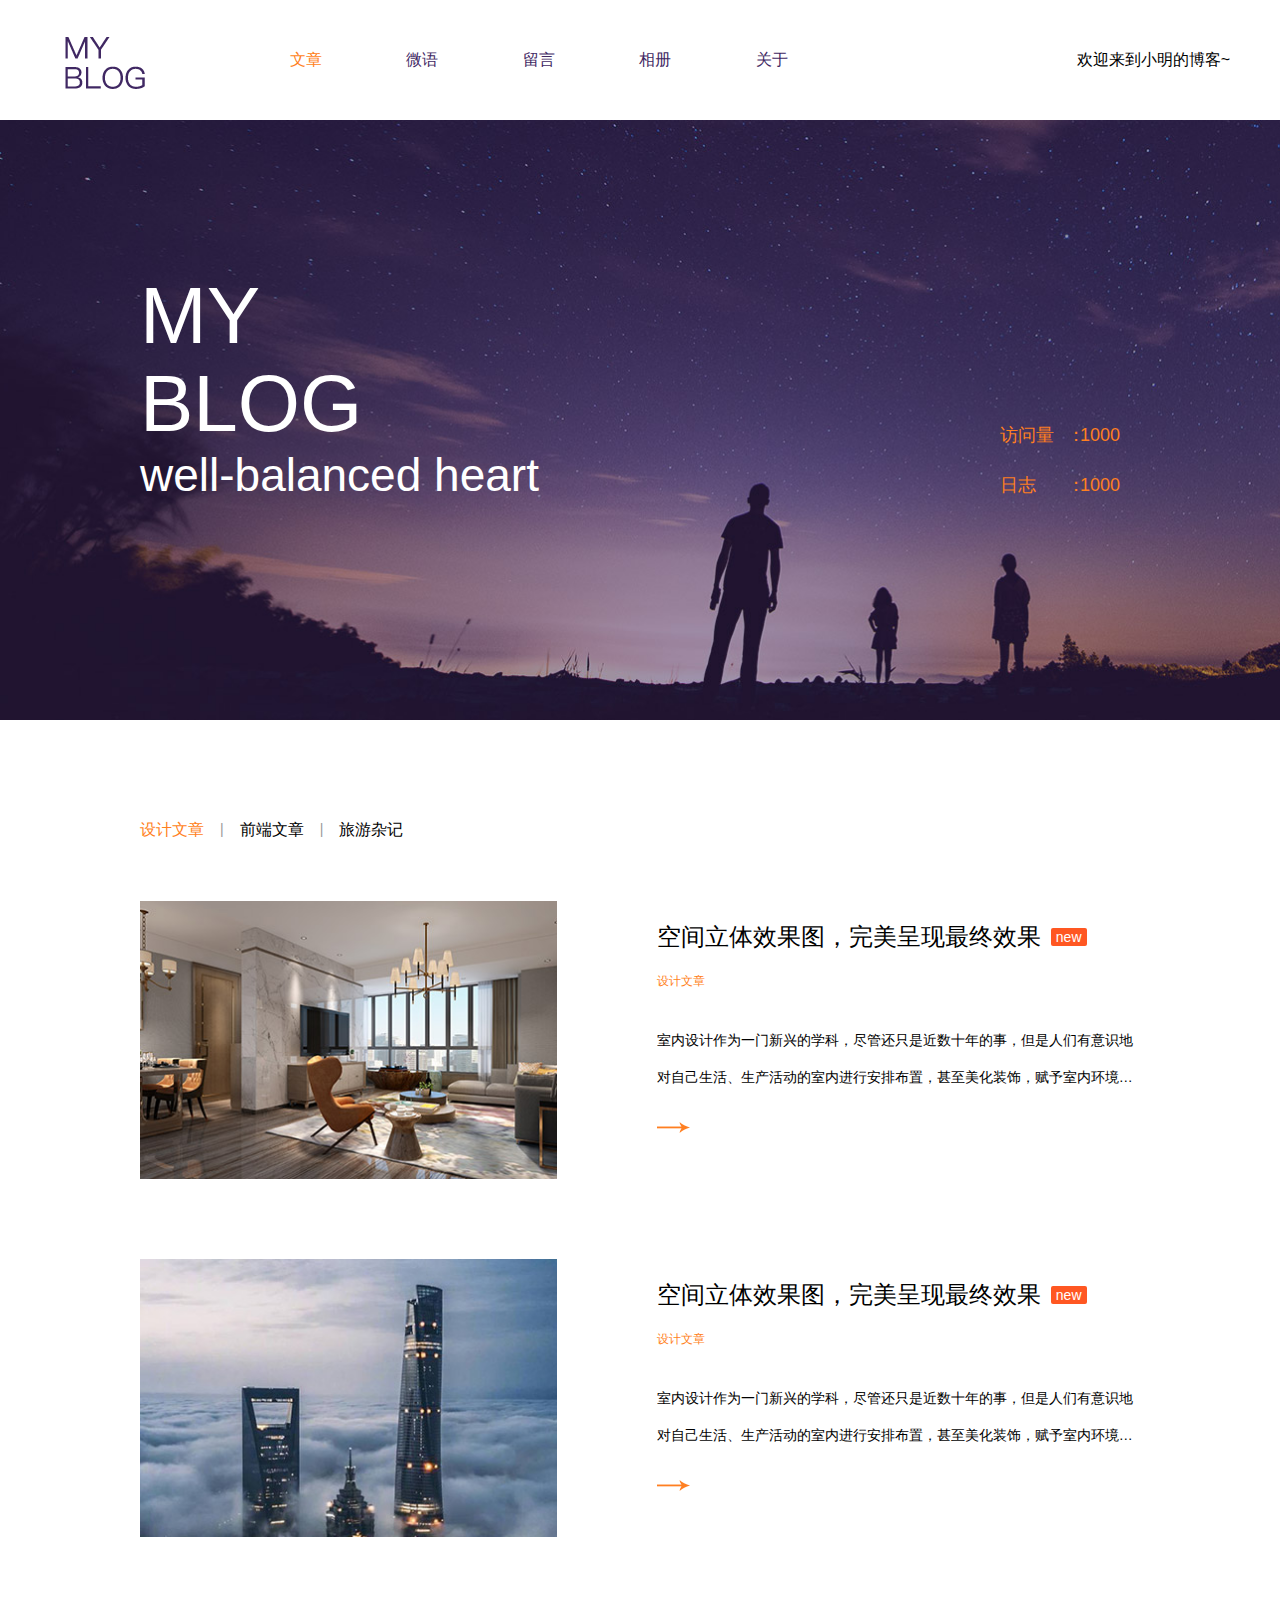
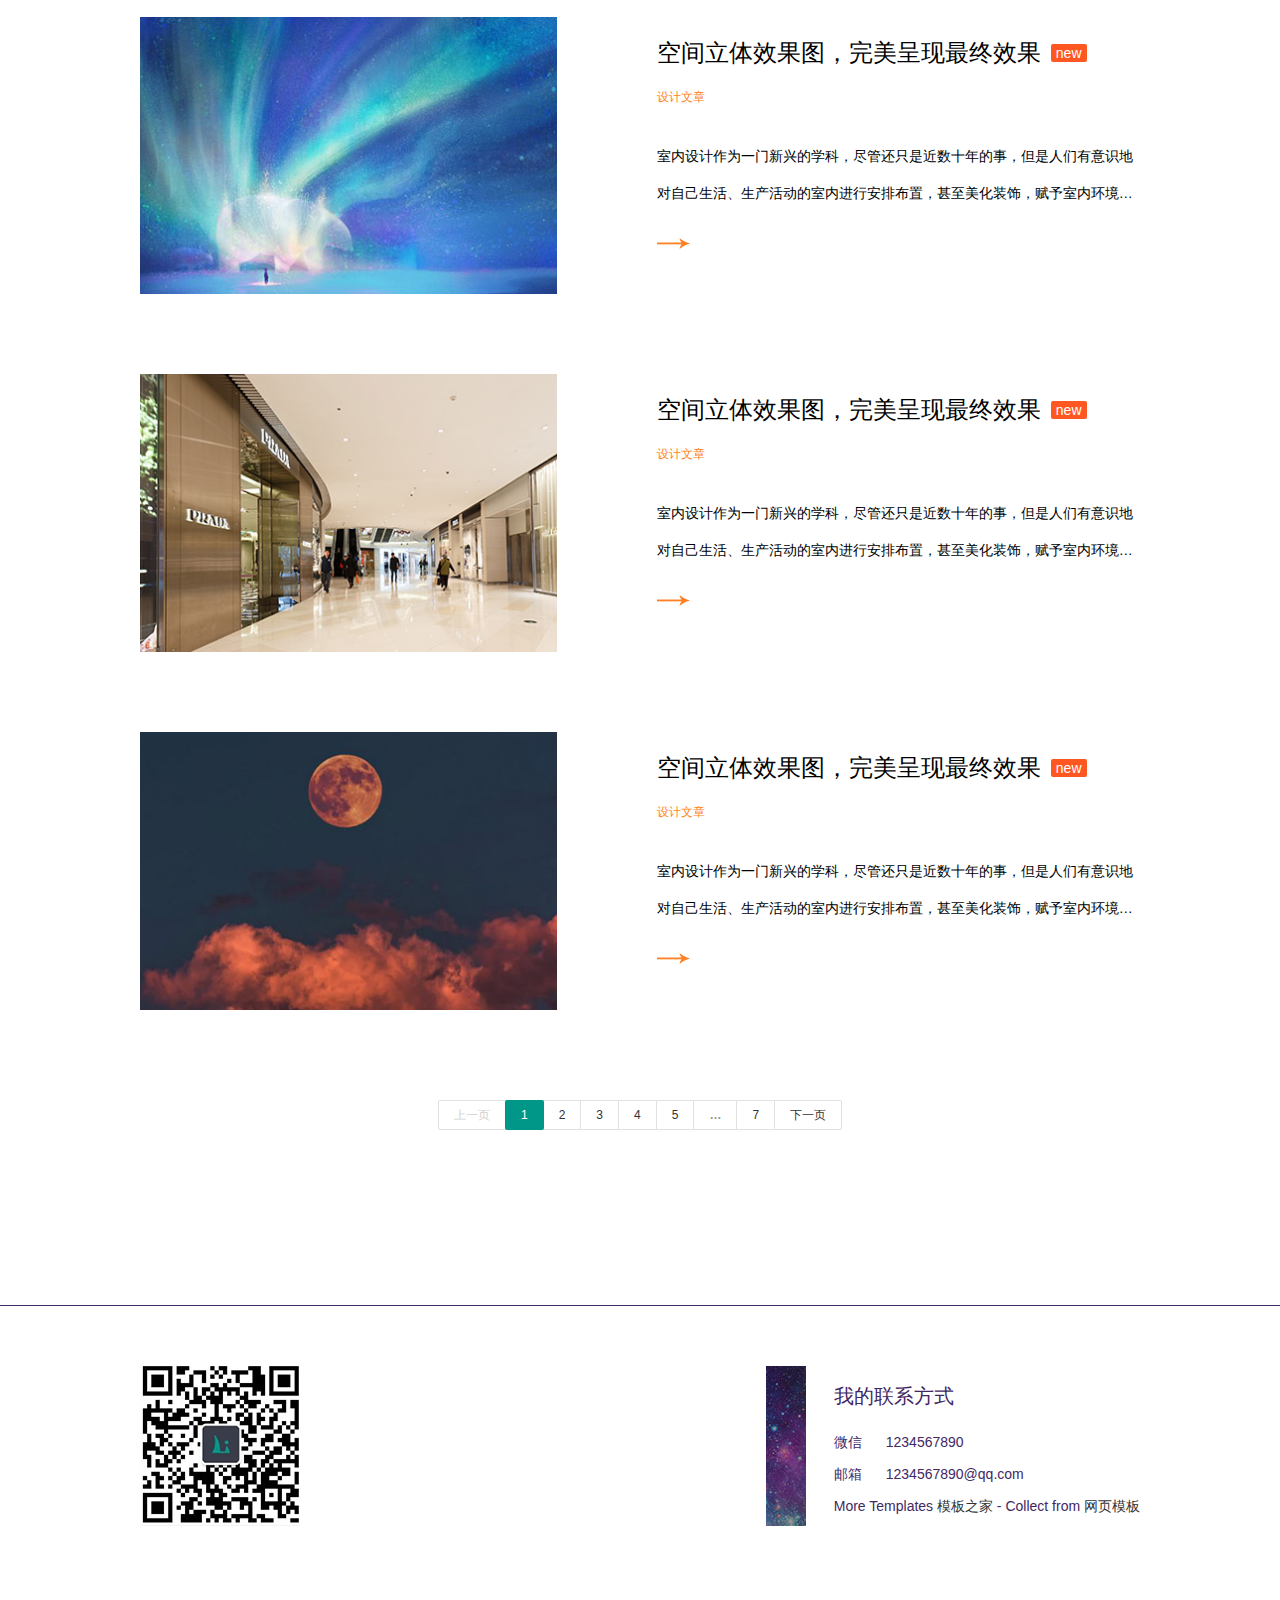
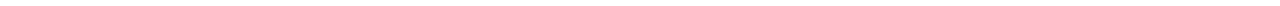
==== index.html @ f2fa58f0 "blog 升级优化" ====
<!DOCTYPE html>
<html lang="en">
<head>
  <meta charset="UTF-8">
  <meta name="viewport" content="width=device-width, initial-scale=1.0, minimum-scale=1.0, maximum-scale=1.0, user-scalable=0">
  <title>Document</title>
  <link rel="stylesheet" type="text/css" href="./res/layui/css/layui.css">
  <link rel="stylesheet" type="text/css" href="./res/css/main.css">
<!--加载meta IE兼容文件-->
<!--[if lt IE 9]>
<script src="https://oss.maxcdn.com/libs/html5shiv/3.7.0/html5shiv.js"></script>
<script src="https://oss.maxcdn.com/libs/respond.js/1.3.0/respond.min.js"></script>
<![endif]-->
</head>
<body>
  <div class="header">
    <div class="menu-btn">
      <div class="menu"></div>
    </div>
    <h1 class="logo">
      <a href="index.html">
        <span>MYBLOG</span>
        <img src="../res/img/logo.png">
      </a>
    </h1>
    <div class="nav">
      <a href="index.html" class="active">文章</a>
      <a href="whisper.html">微语</a>
      <a href="leacots.html">留言</a>
      <a href="album.html">相册</a>
      <a href="about.html">关于</a>
    </div>
    <ul class="layui-nav header-down-nav">
      <li class="layui-nav-item"><a href="index.html" class="active">文章</a></li>
      <li class="layui-nav-item"><a href="whisper.html">微语</a></li>
      <li class="layui-nav-item"><a href="leacots.html">留言</a></li>
      <li class="layui-nav-item"><a href="album.html">相册</a></li>
      <li class="layui-nav-item"><a href="about.html">关于</a></li>
    </ul>
    <p class="welcome-text">
      欢迎来到<span class="name">小明</span>的博客~
    </p>
  </div>

  <div class="banner">
    <div class="cont w1000">
      <div class="title">
        <h3>MY<br />BLOG</h3>
        <h4>well-balanced heart</h4>
      </div>
      <div class="amount">
        <p><span class="text">访问量</span><span class="access">1000</span></p>
        <p><span class="text">日志</span><span class="daily-record">1000</span></p>
      </div>
    </div>
  </div>
  <div class="tlinks">Collect from <a href="http://www.cssmoban.com/" >网页模板</a></div>
  <div class="content">
    <div class="cont w1000">
      <div class="title">
        <span class="layui-breadcrumb" lay-separator="|">
          <a href="javascript:;" class="active">设计文章</a>
          <a href="javascript:;">前端文章</a>
          <a href="javascript:;">旅游杂记</a>
        </span>
      </div>
      <div class="list-item">
        <div class="item">
          <div class="layui-fluid">
            <div class="layui-row">
              <div class="layui-col-xs12 layui-col-sm4 layui-col-md5">
                <div class="img"><img src="../res/img/sy_img1.jpg" alt=""></div>
              </div>
              <div class="layui-col-xs12 layui-col-sm8 layui-col-md7">
                <div class="item-cont">
                  <h3>空间立体效果图，完美呈现最终效果<button class="layui-btn layui-btn-danger new-icon">new</button></h3>
                  <h5>设计文章</h5>
                  <p>室内设计作为一门新兴的学科，尽管还只是近数十年的事，但是人们有意识地对自己生活、生产活动的室内进行安排布置，甚至美化装饰，赋予室内环境以所祈使的气氛，却早巳从人类文明伊始的时期就已存在</p>
                  <a href="details.html" class="go-icon"></a>
                </div>
            </div>
            </div>
           </div>
        </div>
        <div class="item">
          <div class="layui-fluid">
            <div class="layui-row">
              <div class="layui-col-xs12 layui-col-sm4 layui-col-md5">
                <div class="img"><img src="../res/img/sy_img2.jpg" alt=""></div>
              </div>
              <div class="layui-col-xs12 layui-col-sm8 layui-col-md7">
                <div class="item-cont">
                  <h3>空间立体效果图，完美呈现最终效果<button class="layui-btn layui-btn-danger new-icon">new</button></h3>
                  <h5>设计文章</h5>
                  <p>室内设计作为一门新兴的学科，尽管还只是近数十年的事，但是人们有意识地对自己生活、生产活动的室内进行安排布置，甚至美化装饰，赋予室内环境以所祈使的气氛，却早巳从人类文明伊始的时期就已存在</p>
                  <a href="details.html" class="go-icon"></a>
                </div>
            </div>
            </div>
           </div>
        </div>
        <div class="item">
          <div class="layui-fluid">
            <div class="layui-row">
              <div class="layui-col-xs12 layui-col-sm4 layui-col-md5">
                <div class="img"><img src="../res/img/sy_img3.jpg" alt=""></div>
              </div>
              <div class="layui-col-xs12 layui-col-sm8 layui-col-md7">
                <div class="item-cont">
                  <h3>空间立体效果图，完美呈现最终效果<button class="layui-btn layui-btn-danger new-icon">new</button></h3>
                  <h5>设计文章</h5>
                  <p>室内设计作为一门新兴的学科，尽管还只是近数十年的事，但是人们有意识地对自己生活、生产活动的室内进行安排布置，甚至美化装饰，赋予室内环境以所祈使的气氛，却早巳从人类文明伊始的时期就已存在</p>
                  <a href="details.html" class="go-icon"></a>
                </div>
            </div>
            </div>
           </div>
        </div>
        <div class="item">
          <div class="layui-fluid">
            <div class="layui-row">
              <div class="layui-col-xs12 layui-col-sm4 layui-col-md5">
                <div class="img"><img src="../res/img/sy_img4.jpg" alt=""></div>
              </div>
              <div class="layui-col-xs12 layui-col-sm8 layui-col-md7">
                <div class="item-cont">
                  <h3>空间立体效果图，完美呈现最终效果<button class="layui-btn layui-btn-danger new-icon">new</button></h3>
                  <h5>设计文章</h5>
                  <p>室内设计作为一门新兴的学科，尽管还只是近数十年的事，但是人们有意识地对自己生活、生产活动的室内进行安排布置，甚至美化装饰，赋予室内环境以所祈使的气氛，却早巳从人类文明伊始的时期就已存在</p>
                  <a href="details.html" class="go-icon"></a>
                </div>
            </div>
            </div>
           </div>
        </div>
        <div class="item">
          <div class="layui-fluid">
            <div class="layui-row">
              <div class="layui-col-xs12 layui-col-sm4 layui-col-md5">
                <div class="img"><img src="../res/img/sy_img5.jpg" alt=""></div>
              </div>
              <div class="layui-col-xs12 layui-col-sm8 layui-col-md7">
                <div class="item-cont">
                  <h3>空间立体效果图，完美呈现最终效果<button class="layui-btn layui-btn-danger new-icon">new</button></h3>
                  <h5>设计文章</h5>
                  <p>室内设计作为一门新兴的学科，尽管还只是近数十年的事，但是人们有意识地对自己生活、生产活动的室内进行安排布置，甚至美化装饰，赋予室内环境以所祈使的气氛，却早巳从人类文明伊始的时期就已存在</p>
                  <a href="details.html" class="go-icon"></a>
                </div>
            </div>
            </div>
           </div>
        </div>
      </div>
      <div id="demo" style="text-align: center;"></div>
    </div>
  </div>

  <div class="footer-wrap">
    <div class="footer w1000">
      <div class="qrcode">
        <img src="../res/img/erweima.jpg">
      </div>
      <div class="practice-mode">
        <img src="../res/img/down_img.jpg">
        <div class="text">
          <h4 class="title">我的联系方式</h4>
          <p>微信<span class="WeChat">1234567890</span></p>
          <p>邮箱<span class="email">1234567890@qq.com</span></p>
          <p>More Templates <a href="http://www.cssmoban.com/" target="_blank" title="模板之家">模板之家</a> - Collect from <a href="http://www.cssmoban.com/" title="网页模板" target="_blank">网页模板</a></p>
        </div>
      </div>
    </div>
  </div>
  <script type="text/javascript" src="../res/layui/layui.js"></script>
  <script type="text/javascript">
    layui.config({
      base: '../res/js/util/'
    }).use(['element','laypage','jquery','menu'],function(){
      element = layui.element,laypage = layui.laypage,$ = layui.$,menu = layui.menu;
      laypage.render({
        elem: 'demo'
        ,count: 70 //数据总数，从服务端得到
      });
      menu.init();
    })
  </script>
</body>
</html>
---- res/layui/css/layui.css ----
/** layui-v2.4.5 MIT License By https://www.layui.com */
 .layui-inline,img{display:inline-block;vertical-align:middle}h1,h2,h3,h4,h5,h6{font-weight:400}.layui-edge,.layui-header,.layui-inline,.layui-main{position:relative}.layui-elip,.layui-form-checkbox span,.layui-form-pane .layui-form-label{text-overflow:ellipsis;white-space:nowrap}.layui-btn,.layui-edge,.layui-inline,img{vertical-align:middle}.layui-btn,.layui-disabled,.layui-icon,.layui-unselect{-webkit-user-select:none;-ms-user-select:none;-moz-user-select:none}blockquote,body,button,dd,div,dl,dt,form,h1,h2,h3,h4,h5,h6,input,li,ol,p,pre,td,textarea,th,ul{margin:0;padding:0;-webkit-tap-highlight-color:rgba(0,0,0,0)}a:active,a:hover{outline:0}img{border:none}li{list-style:none}table{border-collapse:collapse;border-spacing:0}h4,h5,h6{font-size:100%}button,input,optgroup,option,select,textarea{font-family:inherit;font-size:inherit;font-style:inherit;font-weight:inherit;outline:0}pre{white-space:pre-wrap;white-space:-moz-pre-wrap;white-space:-pre-wrap;white-space:-o-pre-wrap;word-wrap:break-word}body{line-height:24px;font:14px Helvetica Neue,Helvetica,PingFang SC,Tahoma,Arial,sans-serif}hr{height:1px;margin:10px 0;border:0;clear:both}a{color:#333;text-decoration:none}a:hover{color:#777}a cite{font-style:normal;*cursor:pointer}.layui-border-box,.layui-border-box *{box-sizing:border-box}.layui-box,.layui-box *{box-sizing:content-box}.layui-clear{clear:both;*zoom:1}.layui-clear:after{content:'\20';clear:both;*zoom:1;display:block;height:0}.layui-inline{*display:inline;*zoom:1}.layui-edge{display:inline-block;width:0;height:0;border-width:6px;border-style:dashed;border-color:transparent;overflow:hidden}.layui-edge-top{top:-4px;border-bottom-color:#999;border-bottom-style:solid}.layui-edge-right{border-left-color:#999;border-left-style:solid}.layui-edge-bottom{top:2px;border-top-color:#999;border-top-style:solid}.layui-edge-left{border-right-color:#999;border-right-style:solid}.layui-elip{overflow:hidden}.layui-disabled,.layui-disabled:hover{color:#d2d2d2!important;cursor:not-allowed!important}.layui-circle{border-radius:100%}.layui-show{display:block!important}.layui-hide{display:none!important}@font-face{font-family:layui-icon;src:url(../font/iconfont.eot?v=240);src:url(../font/iconfont.eot?v=240#iefix) format('embedded-opentype'),url(../font/iconfont.svg?v=240#iconfont) format('svg'),url(../font/iconfont.woff?v=240) format('woff'),url(../font/iconfont.ttf?v=240) format('truetype')}.layui-icon{font-family:layui-icon!important;font-size:16px;font-style:normal;-webkit-font-smoothing:antialiased;-moz-osx-font-smoothing:grayscale}.layui-icon-reply-fill:before{content:"\e611"}.layui-icon-set-fill:before{content:"\e614"}.layui-icon-menu-fill:before{content:"\e60f"}.layui-icon-search:before{content:"\e615"}.layui-icon-share:before{content:"\e641"}.layui-icon-set-sm:before{content:"\e620"}.layui-icon-engine:before{content:"\e628"}.layui-icon-close:before{content:"\1006"}.layui-icon-close-fill:before{content:"\1007"}.layui-icon-chart-screen:before{content:"\e629"}.layui-icon-star:before{content:"\e600"}.layui-icon-circle-dot:before{content:"\e617"}.layui-icon-chat:before{content:"\e606"}.layui-icon-release:before{content:"\e609"}.layui-icon-list:before{content:"\e60a"}.layui-icon-chart:before{content:"\e62c"}.layui-icon-ok-circle:before{content:"\1005"}.layui-icon-layim-theme:before{content:"\e61b"}.layui-icon-table:before{content:"\e62d"}.layui-icon-right:before{content:"\e602"}.layui-icon-left:before{content:"\e603"}.layui-icon-cart-simple:before{content:"\e698"}.layui-icon-face-cry:before{content:"\e69c"}.layui-icon-face-smile:before{content:"\e6af"}.layui-icon-survey:before{content:"\e6b2"}.layui-icon-tree:before{content:"\e62e"}.layui-icon-upload-circle:before{content:"\e62f"}.layui-icon-add-circle:before{content:"\e61f"}.layui-icon-download-circle:before{content:"\e601"}.layui-icon-templeate-1:before{content:"\e630"}.layui-icon-util:before{content:"\e631"}.layui-icon-face-surprised:before{content:"\e664"}.layui-icon-edit:before{content:"\e642"}.layui-icon-speaker:before{content:"\e645"}.layui-icon-down:before{content:"\e61a"}.layui-icon-file:before{content:"\e621"}.layui-icon-layouts:before{content:"\e632"}.layui-icon-rate-half:before{content:"\e6c9"}.layui-icon-add-circle-fine:before{content:"\e608"}.layui-icon-prev-circle:before{content:"\e633"}.layui-icon-read:before{content:"\e705"}.layui-icon-404:before{content:"\e61c"}.layui-icon-carousel:before{content:"\e634"}.layui-icon-help:before{content:"\e607"}.layui-icon-code-circle:before{content:"\e635"}.layui-icon-water:before{content:"\e636"}.layui-icon-username:before{content:"\e66f"}.layui-icon-find-fill:before{content:"\e670"}.layui-icon-about:before{content:"\e60b"}.layui-icon-location:before{content:"\e715"}.layui-icon-up:before{content:"\e619"}.layui-icon-pause:before{content:"\e651"}.layui-icon-date:before{content:"\e637"}.layui-icon-layim-uploadfile:before{content:"\e61d"}.layui-icon-delete:before{content:"\e640"}.layui-icon-play:before{content:"\e652"}.layui-icon-top:before{content:"\e604"}.layui-icon-friends:before{content:"\e612"}.layui-icon-refresh-3:before{content:"\e9aa"}.layui-icon-ok:before{content:"\e605"}.layui-icon-layer:before{content:"\e638"}.layui-icon-face-smile-fine:before{content:"\e60c"}.layui-icon-dollar:before{content:"\e659"}.layui-icon-group:before{content:"\e613"}.layui-icon-layim-download:before{content:"\e61e"}.layui-icon-picture-fine:before{content:"\e60d"}.layui-icon-link:before{content:"\e64c"}.layui-icon-diamond:before{content:"\e735"}.layui-icon-log:before{content:"\e60e"}.layui-icon-rate-solid:before{content:"\e67a"}.layui-icon-fonts-del:before{content:"\e64f"}.layui-icon-unlink:before{content:"\e64d"}.layui-icon-fonts-clear:before{content:"\e639"}.layui-icon-triangle-r:before{content:"\e623"}.layui-icon-circle:before{content:"\e63f"}.layui-icon-radio:before{content:"\e643"}.layui-icon-align-center:before{content:"\e647"}.layui-icon-align-right:before{content:"\e648"}.layui-icon-align-left:before{content:"\e649"}.layui-icon-loading-1:before{content:"\e63e"}.layui-icon-return:before{content:"\e65c"}.layui-icon-fonts-strong:before{content:"\e62b"}.layui-icon-upload:before{content:"\e67c"}.layui-icon-dialogue:before{content:"\e63a"}.layui-icon-video:before{content:"\e6ed"}.layui-icon-headset:before{content:"\e6fc"}.layui-icon-cellphone-fine:before{content:"\e63b"}.layui-icon-add-1:before{content:"\e654"}.layui-icon-face-smile-b:before{content:"\e650"}.layui-icon-fonts-html:before{content:"\e64b"}.layui-icon-form:before{content:"\e63c"}.layui-icon-cart:before{content:"\e657"}.layui-icon-camera-fill:before{content:"\e65d"}.layui-icon-tabs:before{content:"\e62a"}.layui-icon-fonts-code:before{content:"\e64e"}.layui-icon-fire:before{content:"\e756"}.layui-icon-set:before{content:"\e716"}.layui-icon-fonts-u:before{content:"\e646"}.layui-icon-triangle-d:before{content:"\e625"}.layui-icon-tips:before{content:"\e702"}.layui-icon-picture:before{content:"\e64a"}.layui-icon-more-vertical:before{content:"\e671"}.layui-icon-flag:before{content:"\e66c"}.layui-icon-loading:before{content:"\e63d"}.layui-icon-fonts-i:before{content:"\e644"}.layui-icon-refresh-1:before{content:"\e666"}.layui-icon-rmb:before{content:"\e65e"}.layui-icon-home:before{content:"\e68e"}.layui-icon-user:before{content:"\e770"}.layui-icon-notice:before{content:"\e667"}.layui-icon-login-weibo:before{content:"\e675"}.layui-icon-voice:before{content:"\e688"}.layui-icon-upload-drag:before{content:"\e681"}.layui-icon-login-qq:before{content:"\e676"}.layui-icon-snowflake:before{content:"\e6b1"}.layui-icon-file-b:before{content:"\e655"}.layui-icon-template:before{content:"\e663"}.layui-icon-auz:before{content:"\e672"}.layui-icon-console:before{content:"\e665"}.layui-icon-app:before{content:"\e653"}.layui-icon-prev:before{content:"\e65a"}.layui-icon-website:before{content:"\e7ae"}.layui-icon-next:before{content:"\e65b"}.layui-icon-component:before{content:"\e857"}.layui-icon-more:before{content:"\e65f"}.layui-icon-login-wechat:before{content:"\e677"}.layui-icon-shrink-right:before{content:"\e668"}.layui-icon-spread-left:before{content:"\e66b"}.layui-icon-camera:before{content:"\e660"}.layui-icon-note:before{content:"\e66e"}.layui-icon-refresh:before{content:"\e669"}.layui-icon-female:before{content:"\e661"}.layui-icon-male:before{content:"\e662"}.layui-icon-password:before{content:"\e673"}.layui-icon-senior:before{content:"\e674"}.layui-icon-theme:before{content:"\e66a"}.layui-icon-tread:before{content:"\e6c5"}.layui-icon-praise:before{content:"\e6c6"}.layui-icon-star-fill:before{content:"\e658"}.layui-icon-rate:before{content:"\e67b"}.layui-icon-template-1:before{content:"\e656"}.layui-icon-vercode:before{content:"\e679"}.layui-icon-cellphone:before{content:"\e678"}.layui-icon-screen-full:before{content:"\e622"}.layui-icon-screen-restore:before{content:"\e758"}.layui-icon-cols:before{content:"\e610"}.layui-icon-export:before{content:"\e67d"}.layui-icon-print:before{content:"\e66d"}.layui-icon-slider:before{content:"\e714"}.layui-main{width:1140px;margin:0 auto}.layui-header{z-index:1000;height:60px}.layui-header a:hover{transition:all .5s;-webkit-transition:all .5s}.layui-side{position:fixed;left:0;top:0;bottom:0;z-index:999;width:200px;overflow-x:hidden}.layui-side-scroll{position:relative;width:220px;height:100%;overflow-x:hidden}.layui-body{position:absolute;left:200px;right:0;top:0;bottom:0;z-index:998;width:auto;overflow:hidden;overflow-y:auto;box-sizing:border-box}.layui-layout-body{overflow:hidden}.layui-layout-admin .layui-header{background-color:#23262E}.layui-layout-admin .layui-side{top:60px;width:200px;overflow-x:hidden}.layui-layout-admin .layui-body{top:60px;bottom:44px}.layui-layout-admin .layui-main{width:auto;margin:0 15px}.layui-layout-admin .layui-footer{position:fixed;left:200px;right:0;bottom:0;height:44px;line-height:44px;padding:0 15px;background-color:#eee}.layui-layout-admin .layui-logo{position:absolute;left:0;top:0;width:200px;height:100%;line-height:60px;text-align:center;color:#009688;font-size:16px}.layui-layout-admin .layui-header .layui-nav{background:0 0}.layui-layout-left{position:absolute!important;left:200px;top:0}.layui-layout-right{position:absolute!important;right:0;top:0}.layui-container{position:relative;margin:0 auto;padding:0 15px;box-sizing:border-box}.layui-fluid{position:relative;margin:0 auto;padding:0 15px}.layui-row:after,.layui-row:before{content:'';display:block;clear:both}.layui-col-lg1,.layui-col-lg10,.layui-col-lg11,.layui-col-lg12,.layui-col-lg2,.layui-col-lg3,.layui-col-lg4,.layui-col-lg5,.layui-col-lg6,.layui-col-lg7,.layui-col-lg8,.layui-col-lg9,.layui-col-md1,.layui-col-md10,.layui-col-md11,.layui-col-md12,.layui-col-md2,.layui-col-md3,.layui-col-md4,.layui-col-md5,.layui-col-md6,.layui-col-md7,.layui-col-md8,.layui-col-md9,.layui-col-sm1,.layui-col-sm10,.layui-col-sm11,.layui-col-sm12,.layui-col-sm2,.layui-col-sm3,.layui-col-sm4,.layui-col-sm5,.layui-col-sm6,.layui-col-sm7,.layui-col-sm8,.layui-col-sm9,.layui-col-xs1,.layui-col-xs10,.layui-col-xs11,.layui-col-xs12,.layui-col-xs2,.layui-col-xs3,.layui-col-xs4,.layui-col-xs5,.layui-col-xs6,.layui-col-xs7,.layui-col-xs8,.layui-col-xs9{position:relative;display:block;box-sizing:border-box}.layui-col-xs1,.layui-col-xs10,.layui-col-xs11,.layui-col-xs12,.layui-col-xs2,.layui-col-xs3,.layui-col-xs4,.layui-col-xs5,.layui-col-xs6,.layui-col-xs7,.layui-col-xs8,.layui-col-xs9{float:left}.layui-col-xs1{width:8.33333333%}.layui-col-xs2{width:16.66666667%}.layui-col-xs3{width:25%}.layui-col-xs4{width:33.33333333%}.layui-col-xs5{width:41.66666667%}.layui-col-xs6{width:50%}.layui-col-xs7{width:58.33333333%}.layui-col-xs8{width:66.66666667%}.layui-col-xs9{width:75%}.layui-col-xs10{width:83.33333333%}.layui-col-xs11{width:91.66666667%}.layui-col-xs12{width:100%}.layui-col-xs-offset1{margin-left:8.33333333%}.layui-col-xs-offset2{margin-left:16.66666667%}.layui-col-xs-offset3{margin-left:25%}.layui-col-xs-offset4{margin-left:33.33333333%}.layui-col-xs-offset5{margin-left:41.66666667%}.layui-col-xs-offset6{margin-left:50%}.layui-col-xs-offset7{margin-left:58.33333333%}.layui-col-xs-offset8{margin-left:66.66666667%}.layui-col-xs-offset9{margin-left:75%}.layui-col-xs-offset10{margin-left:83.33333333%}.layui-col-xs-offset11{margin-left:91.66666667%}.layui-col-xs-offset12{margin-left:100%}@media screen and (max-width:768px){.layui-hide-xs{display:none!important}.layui-show-xs-block{display:block!important}.layui-show-xs-inline{display:inline!important}.layui-show-xs-inline-block{display:inline-block!important}}@media screen and (min-width:768px){.layui-container{width:750px}.layui-hide-sm{display:none!important}.layui-show-sm-block{display:block!important}.layui-show-sm-inline{display:inline!important}.layui-show-sm-inline-block{display:inline-block!important}.layui-col-sm1,.layui-col-sm10,.layui-col-sm11,.layui-col-sm12,.layui-col-sm2,.layui-col-sm3,.layui-col-sm4,.layui-col-sm5,.layui-col-sm6,.layui-col-sm7,.layui-col-sm8,.layui-col-sm9{float:left}.layui-col-sm1{width:8.33333333%}.layui-col-sm2{width:16.66666667%}.layui-col-sm3{width:25%}.layui-col-sm4{width:33.33333333%}.layui-col-sm5{width:41.66666667%}.layui-col-sm6{width:50%}.layui-col-sm7{width:58.33333333%}.layui-col-sm8{width:66.66666667%}.layui-col-sm9{width:75%}.layui-col-sm10{width:83.33333333%}.layui-col-sm11{width:91.66666667%}.layui-col-sm12{width:100%}.layui-col-sm-offset1{margin-left:8.33333333%}.layui-col-sm-offset2{margin-left:16.66666667%}.layui-col-sm-offset3{margin-left:25%}.layui-col-sm-offset4{margin-left:33.33333333%}.layui-col-sm-offset5{margin-left:41.66666667%}.layui-col-sm-offset6{margin-left:50%}.layui-col-sm-offset7{margin-left:58.33333333%}.layui-col-sm-offset8{margin-left:66.66666667%}.layui-col-sm-offset9{margin-left:75%}.layui-col-sm-offset10{margin-left:83.33333333%}.layui-col-sm-offset11{margin-left:91.66666667%}.layui-col-sm-offset12{margin-left:100%}}@media screen and (min-width:992px){.layui-container{width:970px}.layui-hide-md{display:none!important}.layui-show-md-block{display:block!important}.layui-show-md-inline{display:inline!important}.layui-show-md-inline-block{display:inline-block!important}.layui-col-md1,.layui-col-md10,.layui-col-md11,.layui-col-md12,.layui-col-md2,.layui-col-md3,.layui-col-md4,.layui-col-md5,.layui-col-md6,.layui-col-md7,.layui-col-md8,.layui-col-md9{float:left}.layui-col-md1{width:8.33333333%}.layui-col-md2{width:16.66666667%}.layui-col-md3{width:25%}.layui-col-md4{width:33.33333333%}.layui-col-md5{width:41.66666667%}.layui-col-md6{width:50%}.layui-col-md7{width:58.33333333%}.layui-col-md8{width:66.66666667%}.layui-col-md9{width:75%}.layui-col-md10{width:83.33333333%}.layui-col-md11{width:91.66666667%}.layui-col-md12{width:100%}.layui-col-md-offset1{margin-left:8.33333333%}.layui-col-md-offset2{margin-left:16.66666667%}.layui-col-md-offset3{margin-left:25%}.layui-col-md-offset4{margin-left:33.33333333%}.layui-col-md-offset5{margin-left:41.66666667%}.layui-col-md-offset6{margin-left:50%}.layui-col-md-offset7{margin-left:58.33333333%}.layui-col-md-offset8{margin-left:66.66666667%}.layui-col-md-offset9{margin-left:75%}.layui-col-md-offset10{margin-left:83.33333333%}.layui-col-md-offset11{margin-left:91.66666667%}.layui-col-md-offset12{margin-left:100%}}@media screen and (min-width:1200px){.layui-container{width:1170px}.layui-hide-lg{display:none!important}.layui-show-lg-block{display:block!important}.layui-show-lg-inline{display:inline!important}.layui-show-lg-inline-block{display:inline-block!important}.layui-col-lg1,.layui-col-lg10,.layui-col-lg11,.layui-col-lg12,.layui-col-lg2,.layui-col-lg3,.layui-col-lg4,.layui-col-lg5,.layui-col-lg6,.layui-col-lg7,.layui-col-lg8,.layui-col-lg9{float:left}.layui-col-lg1{width:8.33333333%}.layui-col-lg2{width:16.66666667%}.layui-col-lg3{width:25%}.layui-col-lg4{width:33.33333333%}.layui-col-lg5{width:41.66666667%}.layui-col-lg6{width:50%}.layui-col-lg7{width:58.33333333%}.layui-col-lg8{width:66.66666667%}.layui-col-lg9{width:75%}.layui-col-lg10{width:83.33333333%}.layui-col-lg11{width:91.66666667%}.layui-col-lg12{width:100%}.layui-col-lg-offset1{margin-left:8.33333333%}.layui-col-lg-offset2{margin-left:16.66666667%}.layui-col-lg-offset3{margin-left:25%}.layui-col-lg-offset4{margin-left:33.33333333%}.layui-col-lg-offset5{margin-left:41.66666667%}.layui-col-lg-offset6{margin-left:50%}.layui-col-lg-offset7{margin-left:58.33333333%}.layui-col-lg-offset8{margin-left:66.66666667%}.layui-col-lg-offset9{margin-left:75%}.layui-col-lg-offset10{margin-left:83.33333333%}.layui-col-lg-offset11{margin-left:91.66666667%}.layui-col-lg-offset12{margin-left:100%}}.layui-col-space1{margin:-.5px}.layui-col-space1>*{padding:.5px}.layui-col-space3{margin:-1.5px}.layui-col-space3>*{padding:1.5px}.layui-col-space5{margin:-2.5px}.layui-col-space5>*{padding:2.5px}.layui-col-space8{margin:-3.5px}.layui-col-space8>*{padding:3.5px}.layui-col-space10{margin:-5px}.layui-col-space10>*{padding:5px}.layui-col-space12{margin:-6px}.layui-col-space12>*{padding:6px}.layui-col-space15{margin:-7.5px}.layui-col-space15>*{padding:7.5px}.layui-col-space18{margin:-9px}.layui-col-space18>*{padding:9px}.layui-col-space20{margin:-10px}.layui-col-space20>*{padding:10px}.layui-col-space22{margin:-11px}.layui-col-space22>*{padding:11px}.layui-col-space25{margin:-12.5px}.layui-col-space25>*{padding:12.5px}.layui-col-space30{margin:-15px}.layui-col-space30>*{padding:15px}.layui-btn,.layui-input,.layui-select,.layui-textarea,.layui-upload-button{outline:0;-webkit-appearance:none;transition:all .3s;-webkit-transition:all .3s;box-sizing:border-box}.layui-elem-quote{margin-bottom:10px;padding:15px;line-height:22px;border-left:5px solid #009688;border-radius:0 2px 2px 0;background-color:#f2f2f2}.layui-quote-nm{border-style:solid;border-width:1px 1px 1px 5px;background:0 0}.layui-elem-field{margin-bottom:10px;padding:0;border-width:1px;border-style:solid}.layui-elem-field legend{margin-left:20px;padding:0 10px;font-size:20px;font-weight:300}.layui-field-title{margin:10px 0 20px;border-width:1px 0 0}.layui-field-box{padding:10px 15px}.layui-field-title .layui-field-box{padding:10px 0}.layui-progress{position:relative;height:6px;border-radius:20px;background-color:#e2e2e2}.layui-progress-bar{position:absolute;left:0;top:0;width:0;max-width:100%;height:6px;border-radius:20px;text-align:right;background-color:#5FB878;transition:all .3s;-webkit-transition:all .3s}.layui-progress-big,.layui-progress-big .layui-progress-bar{height:18px;line-height:18px}.layui-progress-text{position:relative;top:-20px;line-height:18px;font-size:12px;color:#666}.layui-progress-big .layui-progress-text{position:static;padding:0 10px;color:#fff}.layui-collapse{border-width:1px;border-style:solid;border-radius:2px}.layui-colla-content,.layui-colla-item{border-top-width:1px;border-top-style:solid}.layui-colla-item:first-child{border-top:none}.layui-colla-title{position:relative;height:42px;line-height:42px;padding:0 15px 0 35px;color:#333;background-color:#f2f2f2;cursor:pointer;font-size:14px;overflow:hidden}.layui-colla-content{display:none;padding:10px 15px;line-height:22px;color:#666}.layui-colla-icon{position:absolute;left:15px;top:0;font-size:14px}.layui-card{margin-bottom:15px;border-radius:2px;background-color:#fff;box-shadow:0 1px 2px 0 rgba(0,0,0,.05)}.layui-card:last-child{margin-bottom:0}.layui-card-header{position:relative;height:42px;line-height:42px;padding:0 15px;border-bottom:1px solid #f6f6f6;color:#333;border-radius:2px 2px 0 0;font-size:14px}.layui-bg-black,.layui-bg-blue,.layui-bg-cyan,.layui-bg-green,.layui-bg-orange,.layui-bg-red{color:#fff!important}.layui-card-body{position:relative;padding:10px 15px;line-height:24px}.layui-card-body[pad15]{padding:15px}.layui-card-body[pad20]{padding:20px}.layui-card-body .layui-table{margin:5px 0}.layui-card .layui-tab{margin:0}.layui-panel-window{position:relative;padding:15px;border-radius:0;border-top:5px solid #E6E6E6;background-color:#fff}.layui-auxiliar-moving{position:fixed;left:0;right:0;top:0;bottom:0;width:100%;height:100%;background:0 0;z-index:9999999999}.layui-form-label,.layui-form-mid,.layui-form-select,.layui-input-block,.layui-input-inline,.layui-textarea{position:relative}.layui-bg-red{background-color:#FF5722!important}.layui-bg-orange{background-color:#FFB800!important}.layui-bg-green{background-color:#009688!important}.layui-bg-cyan{background-color:#2F4056!important}.layui-bg-blue{background-color:#1E9FFF!important}.layui-bg-black{background-color:#393D49!important}.layui-bg-gray{background-color:#eee!important;color:#666!important}.layui-badge-rim,.layui-colla-content,.layui-colla-item,.layui-collapse,.layui-elem-field,.layui-form-pane .layui-form-item[pane],.layui-form-pane .layui-form-label,.layui-input,.layui-layedit,.layui-layedit-tool,.layui-quote-nm,.layui-select,.layui-tab-bar,.layui-tab-card,.layui-tab-title,.layui-tab-title .layui-this:after,.layui-textarea{border-color:#e6e6e6}.layui-timeline-item:before,hr{background-color:#e6e6e6}.layui-text{line-height:22px;font-size:14px;color:#666}.layui-text h1,.layui-text h2,.layui-text h3{font-weight:500;color:#333}.layui-text h1{font-size:30px}.layui-text h2{font-size:24px}.layui-text h3{font-size:18px}.layui-text a:not(.layui-btn){color:#01AAED}.layui-text a:not(.layui-btn):hover{text-decoration:underline}.layui-text ul{padding:5px 0 5px 15px}.layui-text ul li{margin-top:5px;list-style-type:disc}.layui-text em,.layui-word-aux{color:#999!important;padding:0 5px!important}.layui-btn{display:inline-block;height:38px;line-height:38px;padding:0 18px;background-color:#009688;color:#fff;white-space:nowrap;text-align:center;font-size:14px;border:none;border-radius:2px;cursor:pointer}.layui-btn:hover{opacity:.8;filter:alpha(opacity=80);color:#fff}.layui-btn:active{opacity:1;filter:alpha(opacity=100)}.layui-btn+.layui-btn{margin-left:10px}.layui-btn-container{font-size:0}.layui-btn-container .layui-btn{margin-right:10px;margin-bottom:10px}.layui-btn-container .layui-btn+.layui-btn{margin-left:0}.layui-table .layui-btn-container .layui-btn{margin-bottom:9px}.layui-btn-radius{border-radius:100px}.layui-btn .layui-icon{margin-right:3px;font-size:18px;vertical-align:bottom;vertical-align:middle\9}.layui-btn-primary{border:1px solid #C9C9C9;background-color:#fff;color:#555}.layui-btn-primary:hover{border-color:#009688;color:#333}.layui-btn-normal{background-color:#1E9FFF}.layui-btn-warm{background-color:#FFB800}.layui-btn-danger{background-color:#FF5722}.layui-btn-disabled,.layui-btn-disabled:active,.layui-btn-disabled:hover{border:1px solid #e6e6e6;background-color:#FBFBFB;color:#C9C9C9;cursor:not-allowed;opacity:1}.layui-btn-lg{height:44px;line-height:44px;padding:0 25px;font-size:16px}.layui-btn-sm{height:30px;line-height:30px;padding:0 10px;font-size:12px}.layui-btn-sm i{font-size:16px!important}.layui-btn-xs{height:22px;line-height:22px;padding:0 5px;font-size:12px}.layui-btn-xs i{font-size:14px!important}.layui-btn-group{display:inline-block;vertical-align:middle;font-size:0}.layui-btn-group .layui-btn{margin-left:0!important;margin-right:0!important;border-left:1px solid rgba(255,255,255,.5);border-radius:0}.layui-btn-group .layui-btn-primary{border-left:none}.layui-btn-group .layui-btn-primary:hover{border-color:#C9C9C9;color:#009688}.layui-btn-group .layui-btn:first-child{border-left:none;border-radius:2px 0 0 2px}.layui-btn-group .layui-btn-primary:first-child{border-left:1px solid #c9c9c9}.layui-btn-group .layui-btn:last-child{border-radius:0 2px 2px 0}.layui-btn-group .layui-btn+.layui-btn{margin-left:0}.layui-btn-group+.layui-btn-group{margin-left:10px}.layui-btn-fluid{width:100%}.layui-input,.layui-select,.layui-textarea{height:38px;line-height:1.3;line-height:38px\9;border-width:1px;border-style:solid;background-color:#fff;border-radius:2px}.layui-input::-webkit-input-placeholder,.layui-select::-webkit-input-placeholder,.layui-textarea::-webkit-input-placeholder{line-height:1.3}.layui-input,.layui-textarea{display:block;width:100%;padding-left:10px}.layui-input:hover,.layui-textarea:hover{border-color:#D2D2D2!important}.layui-input:focus,.layui-textarea:focus{border-color:#C9C9C9!important}.layui-textarea{min-height:100px;height:auto;line-height:20px;padding:6px 10px;resize:vertical}.layui-select{padding:0 10px}.layui-form input[type=checkbox],.layui-form input[type=radio],.layui-form select{display:none}.layui-form [lay-ignore]{display:initial}.layui-form-item{margin-bottom:15px;clear:both;*zoom:1}.layui-form-item:after{content:'\20';clear:both;*zoom:1;display:block;height:0}.layui-form-label{float:left;display:block;padding:9px 15px;width:80px;font-weight:400;line-height:20px;text-align:right}.layui-form-label-col{display:block;float:none;padding:9px 0;line-height:20px;text-align:left}.layui-form-item .layui-inline{margin-bottom:5px;margin-right:10px}.layui-input-block{margin-left:110px;min-height:36px}.layui-input-inline{display:inline-block;vertical-align:middle}.layui-form-item .layui-input-inline{float:left;width:190px;margin-right:10px}.layui-form-text .layui-input-inline{width:auto}.layui-form-mid{float:left;display:block;padding:9px 0!important;line-height:20px;margin-right:10px}.layui-form-danger+.layui-form-select .layui-input,.layui-form-danger:focus{border-color:#FF5722!important}.layui-form-select .layui-input{padding-right:30px;cursor:pointer}.layui-form-select .layui-edge{position:absolute;right:10px;top:50%;margin-top:-3px;cursor:pointer;border-width:6px;border-top-color:#c2c2c2;border-top-style:solid;transition:all .3s;-webkit-transition:all .3s}.layui-form-select dl{display:none;position:absolute;left:0;top:42px;padding:5px 0;z-index:899;min-width:100%;border:1px solid #d2d2d2;max-height:300px;overflow-y:auto;background-color:#fff;border-radius:2px;box-shadow:0 2px 4px rgba(0,0,0,.12);box-sizing:border-box}.layui-form-select dl dd,.layui-form-select dl dt{padding:0 10px;line-height:36px;white-space:nowrap;overflow:hidden;text-overflow:ellipsis}.layui-form-select dl dt{font-size:12px;color:#999}.layui-form-select dl dd{cursor:pointer}.layui-form-select dl dd:hover{background-color:#f2f2f2;-webkit-transition:.5s all;transition:.5s all}.layui-form-select .layui-select-group dd{padding-left:20px}.layui-form-select dl dd.layui-select-tips{padding-left:10px!important;color:#999}.layui-form-select dl dd.layui-this{background-color:#5FB878;color:#fff}.layui-form-checkbox,.layui-form-select dl dd.layui-disabled{background-color:#fff}.layui-form-selected dl{display:block}.layui-form-checkbox,.layui-form-checkbox *,.layui-form-switch{display:inline-block;vertical-align:middle}.layui-form-selected .layui-edge{margin-top:-9px;-webkit-transform:rotate(180deg);transform:rotate(180deg);margin-top:-3px\9}:root .layui-form-selected .layui-edge{margin-top:-9px\0/IE9}.layui-form-selectup dl{top:auto;bottom:42px}.layui-select-none{margin:5px 0;text-align:center;color:#999}.layui-select-disabled .layui-disabled{border-color:#eee!important}.layui-select-disabled .layui-edge{border-top-color:#d2d2d2}.layui-form-checkbox{position:relative;height:30px;line-height:30px;margin-right:10px;padding-right:30px;cursor:pointer;font-size:0;-webkit-transition:.1s linear;transition:.1s linear;box-sizing:border-box}.layui-form-checkbox span{padding:0 10px;height:100%;font-size:14px;border-radius:2px 0 0 2px;background-color:#d2d2d2;color:#fff;overflow:hidden}.layui-form-checkbox:hover span{background-color:#c2c2c2}.layui-form-checkbox i{position:absolute;right:0;top:0;width:30px;height:28px;border:1px solid #d2d2d2;border-left:none;border-radius:0 2px 2px 0;color:#fff;font-size:20px;text-align:center}.layui-form-checkbox:hover i{border-color:#c2c2c2;color:#c2c2c2}.layui-form-checked,.layui-form-checked:hover{border-color:#5FB878}.layui-form-checked span,.layui-form-checked:hover span{background-color:#5FB878}.layui-form-checked i,.layui-form-checked:hover i{color:#5FB878}.layui-form-item .layui-form-checkbox{margin-top:4px}.layui-form-checkbox[lay-skin=primary]{height:auto!important;line-height:normal!important;min-width:18px;min-height:18px;border:none!important;margin-right:0;padding-left:28px;padding-right:0;background:0 0}.layui-form-checkbox[lay-skin=primary] span{padding-left:0;padding-right:15px;line-height:18px;background:0 0;color:#666}.layui-form-checkbox[lay-skin=primary] i{right:auto;left:0;width:16px;height:16px;line-height:16px;border:1px solid #d2d2d2;font-size:12px;border-radius:2px;background-color:#fff;-webkit-transition:.1s linear;transition:.1s linear}.layui-form-checkbox[lay-skin=primary]:hover i{border-color:#5FB878;color:#fff}.layui-form-checked[lay-skin=primary] i{border-color:#5FB878;background-color:#5FB878;color:#fff}.layui-checkbox-disbaled[lay-skin=primary] span{background:0 0!important;color:#c2c2c2}.layui-checkbox-disbaled[lay-skin=primary]:hover i{border-color:#d2d2d2}.layui-form-item .layui-form-checkbox[lay-skin=primary]{margin-top:10px}.layui-form-switch{position:relative;height:22px;line-height:22px;min-width:35px;padding:0 5px;margin-top:8px;border:1px solid #d2d2d2;border-radius:20px;cursor:pointer;background-color:#fff;-webkit-transition:.1s linear;transition:.1s linear}.layui-form-switch i{position:absolute;left:5px;top:3px;width:16px;height:16px;border-radius:20px;background-color:#d2d2d2;-webkit-transition:.1s linear;transition:.1s linear}.layui-form-switch em{position:relative;top:0;width:25px;margin-left:21px;padding:0!important;text-align:center!important;color:#999!important;font-style:normal!important;font-size:12px}.layui-form-onswitch{border-color:#5FB878;background-color:#5FB878}.layui-checkbox-disbaled,.layui-checkbox-disbaled i{border-color:#e2e2e2!important}.layui-form-onswitch i{left:100%;margin-left:-21px;background-color:#fff}.layui-form-onswitch em{margin-left:5px;margin-right:21px;color:#fff!important}.layui-checkbox-disbaled span{background-color:#e2e2e2!important}.layui-checkbox-disbaled:hover i{color:#fff!important}[lay-radio]{display:none}.layui-form-radio,.layui-form-radio *{display:inline-block;vertical-align:middle}.layui-form-radio{line-height:28px;margin:6px 10px 0 0;padding-right:10px;cursor:pointer;font-size:0}.layui-form-radio *{font-size:14px}.layui-form-radio>i{margin-right:8px;font-size:22px;color:#c2c2c2}.layui-form-radio>i:hover,.layui-form-radioed>i{color:#5FB878}.layui-radio-disbaled>i{color:#e2e2e2!important}.layui-form-pane .layui-form-label{width:110px;padding:8px 15px;height:38px;line-height:20px;border-width:1px;border-style:solid;border-radius:2px 0 0 2px;text-align:center;background-color:#FBFBFB;overflow:hidden;box-sizing:border-box}.layui-form-pane .layui-input-inline{margin-left:-1px}.layui-form-pane .layui-input-block{margin-left:110px;left:-1px}.layui-form-pane .layui-input{border-radius:0 2px 2px 0}.layui-form-pane .layui-form-text .layui-form-label{float:none;width:100%;border-radius:2px;box-sizing:border-box;text-align:left}.layui-form-pane .layui-form-text .layui-input-inline{display:block;margin:0;top:-1px;clear:both}.layui-form-pane .layui-form-text .layui-input-block{margin:0;left:0;top:-1px}.layui-form-pane .layui-form-text .layui-textarea{min-height:100px;border-radius:0 0 2px 2px}.layui-form-pane .layui-form-checkbox{margin:4px 0 4px 10px}.layui-form-pane .layui-form-radio,.layui-form-pane .layui-form-switch{margin-top:6px;margin-left:10px}.layui-form-pane .layui-form-item[pane]{position:relative;border-width:1px;border-style:solid}.layui-form-pane .layui-form-item[pane] .layui-form-label{position:absolute;left:0;top:0;height:100%;border-width:0 1px 0 0}.layui-form-pane .layui-form-item[pane] .layui-input-inline{margin-left:110px}@media screen and (max-width:450px){.layui-form-item .layui-form-label{text-overflow:ellipsis;overflow:hidden;white-space:nowrap}.layui-form-item .layui-inline{display:block;margin-right:0;margin-bottom:20px;clear:both}.layui-form-item .layui-inline:after{content:'\20';clear:both;display:block;height:0}.layui-form-item .layui-input-inline{display:block;float:none;left:-3px;width:auto;margin:0 0 10px 112px}.layui-form-item .layui-input-inline+.layui-form-mid{margin-left:110px;top:-5px;padding:0}.layui-form-item .layui-form-checkbox{margin-right:5px;margin-bottom:5px}}.layui-layedit{border-width:1px;border-style:solid;border-radius:2px}.layui-layedit-tool{padding:3px 5px;border-bottom-width:1px;border-bottom-style:solid;font-size:0}.layedit-tool-fixed{position:fixed;top:0;border-top:1px solid #e2e2e2}.layui-layedit-tool .layedit-tool-mid,.layui-layedit-tool .layui-icon{display:inline-block;vertical-align:middle;text-align:center;font-size:14px}.layui-layedit-tool .layui-icon{position:relative;width:32px;height:30px;line-height:30px;margin:3px 5px;color:#777;cursor:pointer;border-radius:2px}.layui-layedit-tool .layui-icon:hover{color:#393D49}.layui-layedit-tool .layui-icon:active{color:#000}.layui-layedit-tool .layedit-tool-active{background-color:#e2e2e2;color:#000}.layui-layedit-tool .layui-disabled,.layui-layedit-tool .layui-disabled:hover{color:#d2d2d2;cursor:not-allowed}.layui-layedit-tool .layedit-tool-mid{width:1px;height:18px;margin:0 10px;background-color:#d2d2d2}.layedit-tool-html{width:50px!important;font-size:30px!important}.layedit-tool-b,.layedit-tool-code,.layedit-tool-help{font-size:16px!important}.layedit-tool-d,.layedit-tool-face,.layedit-tool-image,.layedit-tool-unlink{font-size:18px!important}.layedit-tool-image input{position:absolute;font-size:0;left:0;top:0;width:100%;height:100%;opacity:.01;filter:Alpha(opacity=1);cursor:pointer}.layui-layedit-iframe iframe{display:block;width:100%}#LAY_layedit_code{overflow:hidden}.layui-laypage{display:inline-block;*display:inline;*zoom:1;vertical-align:middle;margin:10px 0;font-size:0}.layui-laypage>a:first-child,.layui-laypage>a:first-child em{border-radius:2px 0 0 2px}.layui-laypage>a:last-child,.layui-laypage>a:last-child em{border-radius:0 2px 2px 0}.layui-laypage>:first-child{margin-left:0!important}.layui-laypage>:last-child{margin-right:0!important}.layui-laypage a,.layui-laypage button,.layui-laypage input,.layui-laypage select,.layui-laypage span{border:1px solid #e2e2e2}.layui-laypage a,.layui-laypage span{display:inline-block;*display:inline;*zoom:1;vertical-align:middle;padding:0 15px;height:28px;line-height:28px;margin:0 -1px 5px 0;background-color:#fff;color:#333;font-size:12px}.layui-flow-more a *,.layui-laypage input,.layui-table-view select[lay-ignore]{display:inline-block}.layui-laypage a:hover{color:#009688}.layui-laypage em{font-style:normal}.layui-laypage .layui-laypage-spr{color:#999;font-weight:700}.layui-laypage a{text-decoration:none}.layui-laypage .layui-laypage-curr{position:relative}.layui-laypage .layui-laypage-curr em{position:relative;color:#fff}.layui-laypage .layui-laypage-curr .layui-laypage-em{position:absolute;left:-1px;top:-1px;padding:1px;width:100%;height:100%;background-color:#009688}.layui-laypage-em{border-radius:2px}.layui-laypage-next em,.layui-laypage-prev em{font-family:Sim sun;font-size:16px}.layui-laypage .layui-laypage-count,.layui-laypage .layui-laypage-limits,.layui-laypage .layui-laypage-refresh,.layui-laypage .layui-laypage-skip{margin-left:10px;margin-right:10px;padding:0;border:none}.layui-laypage .layui-laypage-limits,.layui-laypage .layui-laypage-refresh{vertical-align:top}.layui-laypage .layui-laypage-refresh i{font-size:18px;cursor:pointer}.layui-laypage select{height:22px;padding:3px;border-radius:2px;cursor:pointer}.layui-laypage .layui-laypage-skip{height:30px;line-height:30px;color:#999}.layui-laypage button,.layui-laypage input{height:30px;line-height:30px;border-radius:2px;vertical-align:top;background-color:#fff;box-sizing:border-box}.layui-laypage input{width:40px;margin:0 10px;padding:0 3px;text-align:center}.layui-laypage input:focus,.layui-laypage select:focus{border-color:#009688!important}.layui-laypage button{margin-left:10px;padding:0 10px;cursor:pointer}.layui-table,.layui-table-view{margin:10px 0}.layui-flow-more{margin:10px 0;text-align:center;color:#999;font-size:14px}.layui-flow-more a{height:32px;line-height:32px}.layui-flow-more a *{vertical-align:top}.layui-flow-more a cite{padding:0 20px;border-radius:3px;background-color:#eee;color:#333;font-style:normal}.layui-flow-more a cite:hover{opacity:.8}.layui-flow-more a i{font-size:30px;color:#737383}.layui-table{width:100%;background-color:#fff;color:#666}.layui-table tr{transition:all .3s;-webkit-transition:all .3s}.layui-table th{text-align:left;font-weight:400}.layui-table tbody tr:hover,.layui-table thead tr,.layui-table-click,.layui-table-header,.layui-table-hover,.layui-table-mend,.layui-table-patch,.layui-table-tool,.layui-table-total,.layui-table-total tr,.layui-table[lay-even] tr:nth-child(even){background-color:#f2f2f2}.layui-table td,.layui-table th,.layui-table-col-set,.layui-table-fixed-r,.layui-table-grid-down,.layui-table-header,.layui-table-page,.layui-table-tips-main,.layui-table-tool,.layui-table-total,.layui-table-view,.layui-table[lay-skin=line],.layui-table[lay-skin=row]{border-width:1px;border-style:solid;border-color:#e6e6e6}.layui-table td,.layui-table th{position:relative;padding:9px 15px;min-height:20px;line-height:20px;font-size:14px}.layui-table[lay-skin=line] td,.layui-table[lay-skin=line] th{border-width:0 0 1px}.layui-table[lay-skin=row] td,.layui-table[lay-skin=row] th{border-width:0 1px 0 0}.layui-table[lay-skin=nob] td,.layui-table[lay-skin=nob] th{border:none}.layui-table img{max-width:100px}.layui-table[lay-size=lg] td,.layui-table[lay-size=lg] th{padding:15px 30px}.layui-table-view .layui-table[lay-size=lg] .layui-table-cell{height:40px;line-height:40px}.layui-table[lay-size=sm] td,.layui-table[lay-size=sm] th{font-size:12px;padding:5px 10px}.layui-table-view .layui-table[lay-size=sm] .layui-table-cell{height:20px;line-height:20px}.layui-table[lay-data]{display:none}.layui-table-box{position:relative;overflow:hidden}.layui-table-view .layui-table{position:relative;width:auto;margin:0}.layui-table-view .layui-table[lay-skin=line]{border-width:0 1px 0 0}.layui-table-view .layui-table[lay-skin=row]{border-width:0 0 1px}.layui-table-view .layui-table td,.layui-table-view .layui-table th{padding:5px 0;border-top:none;border-left:none}.layui-table-view .layui-table th.layui-unselect .layui-table-cell span{cursor:pointer}.layui-table-view .layui-table td{cursor:default}.layui-table-view .layui-form-checkbox[lay-skin=primary] i{width:18px;height:18px}.layui-table-view .layui-form-radio{line-height:0;padding:0}.layui-table-view .layui-form-radio>i{margin:0;font-size:20px}.layui-table-init{position:absolute;left:0;top:0;width:100%;height:100%;text-align:center;z-index:110}.layui-table-init .layui-icon{position:absolute;left:50%;top:50%;margin:-15px 0 0 -15px;font-size:30px;color:#c2c2c2}.layui-table-header{border-width:0 0 1px;overflow:hidden}.layui-table-header .layui-table{margin-bottom:-1px}.layui-table-tool .layui-inline[lay-event]{position:relative;width:26px;height:26px;padding:5px;line-height:16px;margin-right:10px;text-align:center;color:#333;border:1px solid #ccc;cursor:pointer;-webkit-transition:.5s all;transition:.5s all}.layui-table-tool .layui-inline[lay-event]:hover{border:1px solid #999}.layui-table-tool-temp{padding-right:120px}.layui-table-tool-self{position:absolute;right:17px;top:10px}.layui-table-tool .layui-table-tool-self .layui-inline[lay-event]{margin:0 0 0 10px}.layui-table-tool-panel{position:absolute;top:29px;left:-1px;padding:5px 0;min-width:150px;min-height:40px;border:1px solid #d2d2d2;text-align:left;overflow-y:auto;background-color:#fff;box-shadow:0 2px 4px rgba(0,0,0,.12)}.layui-table-cell,.layui-table-tool-panel li{overflow:hidden;text-overflow:ellipsis;white-space:nowrap}.layui-table-tool-panel li{padding:0 10px;line-height:30px;-webkit-transition:.5s all;transition:.5s all}.layui-table-tool-panel li .layui-form-checkbox[lay-skin=primary]{width:100%;padding-left:28px}.layui-table-tool-panel li:hover{background-color:#f2f2f2}.layui-table-tool-panel li .layui-form-checkbox[lay-skin=primary] i{position:absolute;left:0;top:0}.layui-table-tool-panel li .layui-form-checkbox[lay-skin=primary] span{padding:0}.layui-table-tool .layui-table-tool-self .layui-table-tool-panel{left:auto;right:-1px}.layui-table-col-set{position:absolute;right:0;top:0;width:20px;height:100%;border-width:0 0 0 1px;background-color:#fff}.layui-table-sort{width:10px;height:20px;margin-left:5px;cursor:pointer!important}.layui-table-sort .layui-edge{position:absolute;left:5px;border-width:5px}.layui-table-sort .layui-table-sort-asc{top:3px;border-top:none;border-bottom-style:solid;border-bottom-color:#b2b2b2}.layui-table-sort .layui-table-sort-asc:hover{border-bottom-color:#666}.layui-table-sort .layui-table-sort-desc{bottom:5px;border-bottom:none;border-top-style:solid;border-top-color:#b2b2b2}.layui-table-sort .layui-table-sort-desc:hover{border-top-color:#666}.layui-table-sort[lay-sort=asc] .layui-table-sort-asc{border-bottom-color:#000}.layui-table-sort[lay-sort=desc] .layui-table-sort-desc{border-top-color:#000}.layui-table-cell{height:28px;line-height:28px;padding:0 15px;position:relative;box-sizing:border-box}.layui-table-cell .layui-form-checkbox[lay-skin=primary]{top:-1px;padding:0}.layui-table-cell .layui-table-link{color:#01AAED}.laytable-cell-checkbox,.laytable-cell-numbers,.laytable-cell-radio,.laytable-cell-space{padding:0;text-align:center}.layui-table-body{position:relative;overflow:auto;margin-right:-1px;margin-bottom:-1px}.layui-table-body .layui-none{line-height:26px;padding:15px;text-align:center;color:#999}.layui-table-fixed{position:absolute;left:0;top:0;z-index:101}.layui-table-fixed .layui-table-body{overflow:hidden}.layui-table-fixed-l{box-shadow:0 -1px 8px rgba(0,0,0,.08)}.layui-table-fixed-r{left:auto;right:-1px;border-width:0 0 0 1px;box-shadow:-1px 0 8px rgba(0,0,0,.08)}.layui-table-fixed-r .layui-table-header{position:relative;overflow:visible}.layui-table-mend{position:absolute;right:-49px;top:0;height:100%;width:50px}.layui-table-tool{position:relative;z-index:890;width:100%;min-height:50px;line-height:30px;padding:10px 15px;border-width:0 0 1px}.layui-table-tool .layui-btn-container{margin-bottom:-10px}.layui-table-page,.layui-table-total{border-width:1px 0 0;margin-bottom:-1px;overflow:hidden}.layui-table-page{position:relative;width:100%;padding:7px 7px 0;height:41px;font-size:12px;white-space:nowrap}.layui-table-page>div{height:26px}.layui-table-page .layui-laypage{margin:0}.layui-table-page .layui-laypage a,.layui-table-page .layui-laypage span{height:26px;line-height:26px;margin-bottom:10px;border:none;background:0 0}.layui-table-page .layui-laypage a,.layui-table-page .layui-laypage span.layui-laypage-curr{padding:0 12px}.layui-table-page .layui-laypage span{margin-left:0;padding:0}.layui-table-page .layui-laypage .layui-laypage-prev{margin-left:-7px!important}.layui-table-page .layui-laypage .layui-laypage-curr .layui-laypage-em{left:0;top:0;padding:0}.layui-table-page .layui-laypage button,.layui-table-page .layui-laypage input{height:26px;line-height:26px}.layui-table-page .layui-laypage input{width:40px}.layui-table-page .layui-laypage button{padding:0 10px}.layui-table-page select{height:18px}.layui-table-patch .layui-table-cell{padding:0;width:30px}.layui-table-edit{position:absolute;left:0;top:0;width:100%;height:100%;padding:0 14px 1px;border-radius:0;box-shadow:1px 1px 20px rgba(0,0,0,.15)}.layui-table-edit:focus{border-color:#5FB878!important}select.layui-table-edit{padding:0 0 0 10px;border-color:#C9C9C9}.layui-table-view .layui-form-checkbox,.layui-table-view .layui-form-radio,.layui-table-view .layui-form-switch{top:0;margin:0;box-sizing:content-box}.layui-table-view .layui-form-checkbox{top:-1px;height:26px;line-height:26px}.layui-table-view .layui-form-checkbox i{height:26px}.layui-table-grid .layui-table-cell{overflow:visible}.layui-table-grid-down{position:absolute;top:0;right:0;width:26px;height:100%;padding:5px 0;border-width:0 0 0 1px;text-align:center;background-color:#fff;color:#999;cursor:pointer}.layui-table-grid-down .layui-icon{position:absolute;top:50%;left:50%;margin:-8px 0 0 -8px}.layui-table-grid-down:hover{background-color:#fbfbfb}body .layui-table-tips .layui-layer-content{background:0 0;padding:0;box-shadow:0 1px 6px rgba(0,0,0,.12)}.layui-table-tips-main{margin:-44px 0 0 -1px;max-height:150px;padding:8px 15px;font-size:14px;overflow-y:scroll;background-color:#fff;color:#666}.layui-table-tips-c{position:absolute;right:-3px;top:-13px;width:20px;height:20px;padding:3px;cursor:pointer;background-color:#666;border-radius:50%;color:#fff}.layui-table-tips-c:hover{background-color:#777}.layui-table-tips-c:before{position:relative;right:-2px}.layui-upload-file{display:none!important;opacity:.01;filter:Alpha(opacity=1)}.layui-upload-drag,.layui-upload-form,.layui-upload-wrap{display:inline-block}.layui-upload-list{margin:10px 0}.layui-upload-choose{padding:0 10px;color:#999}.layui-upload-drag{position:relative;padding:30px;border:1px dashed #e2e2e2;background-color:#fff;text-align:center;cursor:pointer;color:#999}.layui-upload-drag .layui-icon{font-size:50px;color:#009688}.layui-upload-drag[lay-over]{border-color:#009688}.layui-upload-iframe{position:absolute;width:0;height:0;border:0;visibility:hidden}.layui-upload-wrap{position:relative;vertical-align:middle}.layui-upload-wrap .layui-upload-file{display:block!important;position:absolute;left:0;top:0;z-index:10;font-size:100px;width:100%;height:100%;opacity:.01;filter:Alpha(opacity=1);cursor:pointer}.layui-tree{line-height:26px}.layui-tree li{text-overflow:ellipsis;overflow:hidden;white-space:nowrap}.layui-tree li .layui-tree-spread,.layui-tree li a{display:inline-block;vertical-align:top;height:26px;*display:inline;*zoom:1;cursor:pointer}.layui-tree li a{font-size:0}.layui-tree li a i{font-size:16px}.layui-tree li a cite{padding:0 6px;font-size:14px;font-style:normal}.layui-tree li i{padding-left:6px;color:#333;-moz-user-select:none}.layui-tree li .layui-tree-check{font-size:13px}.layui-tree li .layui-tree-check:hover{color:#009E94}.layui-tree li ul{display:none;margin-left:20px}.layui-tree li .layui-tree-enter{line-height:24px;border:1px dotted #000}.layui-tree-drag{display:none;position:absolute;left:-666px;top:-666px;background-color:#f2f2f2;padding:5px 10px;border:1px dotted #000;white-space:nowrap}.layui-tree-drag i{padding-right:5px}.layui-nav{position:relative;padding:0 20px;background-color:#393D49;color:#fff;border-radius:2px;font-size:0;box-sizing:border-box}.layui-nav *{font-size:14px}.layui-nav .layui-nav-item{position:relative;display:inline-block;*display:inline;*zoom:1;vertical-align:middle;line-height:60px}.layui-nav .layui-nav-item a{display:block;padding:0 20px;color:#fff;color:rgba(255,255,255,.7);transition:all .3s;-webkit-transition:all .3s}.layui-nav .layui-this:after,.layui-nav-bar,.layui-nav-tree .layui-nav-itemed:after{position:absolute;left:0;top:0;width:0;height:5px;background-color:#5FB878;transition:all .2s;-webkit-transition:all .2s}.layui-nav-bar{z-index:1000}.layui-nav .layui-nav-item a:hover,.layui-nav .layui-this a{color:#fff}.layui-nav .layui-this:after{content:'';top:auto;bottom:0;width:100%}.layui-nav-img{width:30px;height:30px;margin-right:10px;border-radius:50%}.layui-nav .layui-nav-more{content:'';width:0;height:0;border-style:solid dashed dashed;border-color:#fff transparent transparent;overflow:hidden;cursor:pointer;transition:all .2s;-webkit-transition:all .2s;position:absolute;top:50%;right:3px;margin-top:-3px;border-width:6px;border-top-color:rgba(255,255,255,.7)}.layui-nav .layui-nav-mored,.layui-nav-itemed>a .layui-nav-more{margin-top:-9px;border-style:dashed dashed solid;border-color:transparent transparent #fff}.layui-nav-child{display:none;position:absolute;left:0;top:65px;min-width:100%;line-height:36px;padding:5px 0;box-shadow:0 2px 4px rgba(0,0,0,.12);border:1px solid #d2d2d2;background-color:#fff;z-index:100;border-radius:2px;white-space:nowrap}.layui-nav .layui-nav-child a{color:#333}.layui-nav .layui-nav-child a:hover{background-color:#f2f2f2;color:#000}.layui-nav-child dd{position:relative}.layui-nav .layui-nav-child dd.layui-this a,.layui-nav-child dd.layui-this{background-color:#5FB878;color:#fff}.layui-nav-child dd.layui-this:after{display:none}.layui-nav-tree{width:200px;padding:0}.layui-nav-tree .layui-nav-item{display:block;width:100%;line-height:45px}.layui-nav-tree .layui-nav-item a{position:relative;height:45px;line-height:45px;text-overflow:ellipsis;overflow:hidden;white-space:nowrap}.layui-nav-tree .layui-nav-item a:hover{background-color:#4E5465}.layui-nav-tree .layui-nav-bar{width:5px;height:0;background-color:#009688}.layui-nav-tree .layui-nav-child dd.layui-this,.layui-nav-tree .layui-nav-child dd.layui-this a,.layui-nav-tree .layui-this,.layui-nav-tree .layui-this>a,.layui-nav-tree .layui-this>a:hover{background-color:#009688;color:#fff}.layui-nav-tree .layui-this:after{display:none}.layui-nav-itemed>a,.layui-nav-tree .layui-nav-title a,.layui-nav-tree .layui-nav-title a:hover{color:#fff!important}.layui-nav-tree .layui-nav-child{position:relative;z-index:0;top:0;border:none;box-shadow:none}.layui-nav-tree .layui-nav-child a{height:40px;line-height:40px;color:#fff;color:rgba(255,255,255,.7)}.layui-nav-tree .layui-nav-child,.layui-nav-tree .layui-nav-child a:hover{background:0 0;color:#fff}.layui-nav-tree .layui-nav-more{right:10px}.layui-nav-itemed>.layui-nav-child{display:block;padding:0;background-color:rgba(0,0,0,.3)!important}.layui-nav-itemed>.layui-nav-child>.layui-this>.layui-nav-child{display:block}.layui-nav-side{position:fixed;top:0;bottom:0;left:0;overflow-x:hidden;z-index:999}.layui-bg-blue .layui-nav-bar,.layui-bg-blue .layui-nav-itemed:after,.layui-bg-blue .layui-this:after{background-color:#93D1FF}.layui-bg-blue .layui-nav-child dd.layui-this{background-color:#1E9FFF}.layui-bg-blue .layui-nav-itemed>a,.layui-nav-tree.layui-bg-blue .layui-nav-title a,.layui-nav-tree.layui-bg-blue .layui-nav-title a:hover{background-color:#007DDB!important}.layui-breadcrumb{visibility:hidden;font-size:0}.layui-breadcrumb>*{font-size:14px}.layui-breadcrumb a{color:#999!important}.layui-breadcrumb a:hover{color:#5FB878!important}.layui-breadcrumb a cite{color:#666;font-style:normal}.layui-breadcrumb span[lay-separator]{margin:0 10px;color:#999}.layui-tab{margin:10px 0;text-align:left!important}.layui-tab[overflow]>.layui-tab-title{overflow:hidden}.layui-tab-title{position:relative;left:0;height:40px;white-space:nowrap;font-size:0;border-bottom-width:1px;border-bottom-style:solid;transition:all .2s;-webkit-transition:all .2s}.layui-tab-title li{display:inline-block;*display:inline;*zoom:1;vertical-align:middle;font-size:14px;transition:all .2s;-webkit-transition:all .2s;position:relative;line-height:40px;min-width:65px;padding:0 15px;text-align:center;cursor:pointer}.layui-tab-title li a{display:block}.layui-tab-title .layui-this{color:#000}.layui-tab-title .layui-this:after{position:absolute;left:0;top:0;content:'';width:100%;height:41px;border-width:1px;border-style:solid;border-bottom-color:#fff;border-radius:2px 2px 0 0;box-sizing:border-box;pointer-events:none}.layui-tab-bar{position:absolute;right:0;top:0;z-index:10;width:30px;height:39px;line-height:39px;border-width:1px;border-style:solid;border-radius:2px;text-align:center;background-color:#fff;cursor:pointer}.layui-tab-bar .layui-icon{position:relative;display:inline-block;top:3px;transition:all .3s;-webkit-transition:all .3s}.layui-tab-item{display:none}.layui-tab-more{padding-right:30px;height:auto!important;white-space:normal!important}.layui-tab-more li.layui-this:after{border-bottom-color:#e2e2e2;border-radius:2px}.layui-tab-more .layui-tab-bar .layui-icon{top:-2px;top:3px\9;-webkit-transform:rotate(180deg);transform:rotate(180deg)}:root .layui-tab-more .layui-tab-bar .layui-icon{top:-2px\0/IE9}.layui-tab-content{padding:10px}.layui-tab-title li .layui-tab-close{position:relative;display:inline-block;width:18px;height:18px;line-height:20px;margin-left:8px;top:1px;text-align:center;font-size:14px;color:#c2c2c2;transition:all .2s;-webkit-transition:all .2s}.layui-tab-title li .layui-tab-close:hover{border-radius:2px;background-color:#FF5722;color:#fff}.layui-tab-brief>.layui-tab-title .layui-this{color:#009688}.layui-tab-brief>.layui-tab-more li.layui-this:after,.layui-tab-brief>.layui-tab-title .layui-this:after{border:none;border-radius:0;border-bottom:2px solid #5FB878}.layui-tab-brief[overflow]>.layui-tab-title .layui-this:after{top:-1px}.layui-tab-card{border-width:1px;border-style:solid;border-radius:2px;box-shadow:0 2px 5px 0 rgba(0,0,0,.1)}.layui-tab-card>.layui-tab-title{background-color:#f2f2f2}.layui-tab-card>.layui-tab-title li{margin-right:-1px;margin-left:-1px}.layui-tab-card>.layui-tab-title .layui-this{background-color:#fff}.layui-tab-card>.layui-tab-title .layui-this:after{border-top:none;border-width:1px;border-bottom-color:#fff}.layui-tab-card>.layui-tab-title .layui-tab-bar{height:40px;line-height:40px;border-radius:0;border-top:none;border-right:none}.layui-tab-card>.layui-tab-more .layui-this{background:0 0;color:#5FB878}.layui-tab-card>.layui-tab-more .layui-this:after{border:none}.layui-timeline{padding-left:5px}.layui-timeline-item{position:relative;padding-bottom:20px}.layui-timeline-axis{position:absolute;left:-5px;top:0;z-index:10;width:20px;height:20px;line-height:20px;background-color:#fff;color:#5FB878;border-radius:50%;text-align:center;cursor:pointer}.layui-timeline-axis:hover{color:#FF5722}.layui-timeline-item:before{content:'';position:absolute;left:5px;top:0;z-index:0;width:1px;height:100%}.layui-timeline-item:last-child:before{display:none}.layui-timeline-item:first-child:before{display:block}.layui-timeline-content{padding-left:25px}.layui-timeline-title{position:relative;margin-bottom:10px}.layui-badge,.layui-badge-dot,.layui-badge-rim{position:relative;display:inline-block;padding:0 6px;font-size:12px;text-align:center;background-color:#FF5722;color:#fff;border-radius:2px}.layui-badge{height:18px;line-height:18px}.layui-badge-dot{width:8px;height:8px;padding:0;border-radius:50%}.layui-badge-rim{height:18px;line-height:18px;border-width:1px;border-style:solid;background-color:#fff;color:#666}.layui-btn .layui-badge,.layui-btn .layui-badge-dot{margin-left:5px}.layui-nav .layui-badge,.layui-nav .layui-badge-dot{position:absolute;top:50%;margin:-8px 6px 0}.layui-tab-title .layui-badge,.layui-tab-title .layui-badge-dot{left:5px;top:-2px}.layui-carousel{position:relative;left:0;top:0;background-color:#f8f8f8}.layui-carousel>[carousel-item]{position:relative;width:100%;height:100%;overflow:hidden}.layui-carousel>[carousel-item]:before{position:absolute;content:'\e63d';left:50%;top:50%;width:100px;line-height:20px;margin:-10px 0 0 -50px;text-align:center;color:#c2c2c2;font-family:layui-icon!important;font-size:30px;font-style:normal;-webkit-font-smoothing:antialiased;-moz-osx-font-smoothing:grayscale}.layui-carousel>[carousel-item]>*{display:none;position:absolute;left:0;top:0;width:100%;height:100%;background-color:#f8f8f8;transition-duration:.3s;-webkit-transition-duration:.3s}.layui-carousel-updown>*{-webkit-transition:.3s ease-in-out up;transition:.3s ease-in-out up}.layui-carousel-arrow{display:none\9;opacity:0;position:absolute;left:10px;top:50%;margin-top:-18px;width:36px;height:36px;line-height:36px;text-align:center;font-size:20px;border:0;border-radius:50%;background-color:rgba(0,0,0,.2);color:#fff;-webkit-transition-duration:.3s;transition-duration:.3s;cursor:pointer}.layui-carousel-arrow[lay-type=add]{left:auto!important;right:10px}.layui-carousel:hover .layui-carousel-arrow[lay-type=add],.layui-carousel[lay-arrow=always] .layui-carousel-arrow[lay-type=add]{right:20px}.layui-carousel[lay-arrow=always] .layui-carousel-arrow{opacity:1;left:20px}.layui-carousel[lay-arrow=none] .layui-carousel-arrow{display:none}.layui-carousel-arrow:hover,.layui-carousel-ind ul:hover{background-color:rgba(0,0,0,.35)}.layui-carousel:hover .layui-carousel-arrow{display:block\9;opacity:1;left:20px}.layui-carousel-ind{position:relative;top:-35px;width:100%;line-height:0!important;text-align:center;font-size:0}.layui-carousel[lay-indicator=outside]{margin-bottom:30px}.layui-carousel[lay-indicator=outside] .layui-carousel-ind{top:10px}.layui-carousel[lay-indicator=outside] .layui-carousel-ind ul{background-color:rgba(0,0,0,.5)}.layui-carousel[lay-indicator=none] .layui-carousel-ind{display:none}.layui-carousel-ind ul{display:inline-block;padding:5px;background-color:rgba(0,0,0,.2);border-radius:10px;-webkit-transition-duration:.3s;transition-duration:.3s}.layui-carousel-ind li{display:inline-block;width:10px;height:10px;margin:0 3px;font-size:14px;background-color:#e2e2e2;background-color:rgba(255,255,255,.5);border-radius:50%;cursor:pointer;-webkit-transition-duration:.3s;transition-duration:.3s}.layui-carousel-ind li:hover{background-color:rgba(255,255,255,.7)}.layui-carousel-ind li.layui-this{background-color:#fff}.layui-carousel>[carousel-item]>.layui-carousel-next,.layui-carousel>[carousel-item]>.layui-carousel-prev,.layui-carousel>[carousel-item]>.layui-this{display:block}.layui-carousel>[carousel-item]>.layui-this{left:0}.layui-carousel>[carousel-item]>.layui-carousel-prev{left:-100%}.layui-carousel>[carousel-item]>.layui-carousel-next{left:100%}.layui-carousel>[carousel-item]>.layui-carousel-next.layui-carousel-left,.layui-carousel>[carousel-item]>.layui-carousel-prev.layui-carousel-right{left:0}.layui-carousel>[carousel-item]>.layui-this.layui-carousel-left{left:-100%}.layui-carousel>[carousel-item]>.layui-this.layui-carousel-right{left:100%}.layui-carousel[lay-anim=updown] .layui-carousel-arrow{left:50%!important;top:20px;margin:0 0 0 -18px}.layui-carousel[lay-anim=updown]>[carousel-item]>*,.layui-carousel[lay-anim=fade]>[carousel-item]>*{left:0!important}.layui-carousel[lay-anim=updown] .layui-carousel-arrow[lay-type=add]{top:auto!important;bottom:20px}.layui-carousel[lay-anim=updown] .layui-carousel-ind{position:absolute;top:50%;right:20px;width:auto;height:auto}.layui-carousel[lay-anim=updown] .layui-carousel-ind ul{padding:3px 5px}.layui-carousel[lay-anim=updown] .layui-carousel-ind li{display:block;margin:6px 0}.layui-carousel[lay-anim=updown]>[carousel-item]>.layui-this{top:0}.layui-carousel[lay-anim=updown]>[carousel-item]>.layui-carousel-prev{top:-100%}.layui-carousel[lay-anim=updown]>[carousel-item]>.layui-carousel-next{top:100%}.layui-carousel[lay-anim=updown]>[carousel-item]>.layui-carousel-next.layui-carousel-left,.layui-carousel[lay-anim=updown]>[carousel-item]>.layui-carousel-prev.layui-carousel-right{top:0}.layui-carousel[lay-anim=updown]>[carousel-item]>.layui-this.layui-carousel-left{top:-100%}.layui-carousel[lay-anim=updown]>[carousel-item]>.layui-this.layui-carousel-right{top:100%}.layui-carousel[lay-anim=fade]>[carousel-item]>.layui-carousel-next,.layui-carousel[lay-anim=fade]>[carousel-item]>.layui-carousel-prev{opacity:0}.layui-carousel[lay-anim=fade]>[carousel-item]>.layui-carousel-next.layui-carousel-left,.layui-carousel[lay-anim=fade]>[carousel-item]>.layui-carousel-prev.layui-carousel-right{opacity:1}.layui-carousel[lay-anim=fade]>[carousel-item]>.layui-this.layui-carousel-left,.layui-carousel[lay-anim=fade]>[carousel-item]>.layui-this.layui-carousel-right{opacity:0}.layui-fixbar{position:fixed;right:15px;bottom:15px;z-index:999999}.layui-fixbar li{width:50px;height:50px;line-height:50px;margin-bottom:1px;text-align:center;cursor:pointer;font-size:30px;background-color:#9F9F9F;color:#fff;border-radius:2px;opacity:.95}.layui-fixbar li:hover{opacity:.85}.layui-fixbar li:active{opacity:1}.layui-fixbar .layui-fixbar-top{display:none;font-size:40px}body .layui-util-face{border:none;background:0 0}body .layui-util-face .layui-layer-content{padding:0;background-color:#fff;color:#666;box-shadow:none}.layui-util-face .layui-layer-TipsG{display:none}.layui-util-face ul{position:relative;width:372px;padding:10px;border:1px solid #D9D9D9;background-color:#fff;box-shadow:0 0 20px rgba(0,0,0,.2)}.layui-util-face ul li{cursor:pointer;float:left;border:1px solid #e8e8e8;height:22px;width:26px;overflow:hidden;margin:-1px 0 0 -1px;padding:4px 2px;text-align:center}.layui-util-face ul li:hover{position:relative;z-index:2;border:1px solid #eb7350;background:#fff9ec}.layui-code{position:relative;margin:10px 0;padding:15px;line-height:20px;border:1px solid #ddd;border-left-width:6px;background-color:#F2F2F2;color:#333;font-family:Courier New;font-size:12px}.layui-rate,.layui-rate *{display:inline-block;vertical-align:middle}.layui-rate{padding:10px 5px 10px 0;font-size:0}.layui-rate li i.layui-icon{font-size:20px;color:#FFB800;margin-right:5px;transition:all .3s;-webkit-transition:all .3s}.layui-rate li i:hover{cursor:pointer;transform:scale(1.12);-webkit-transform:scale(1.12)}.layui-rate[readonly] li i:hover{cursor:default;transform:scale(1)}.layui-colorpicker{width:26px;height:26px;border:1px solid #e6e6e6;padding:5px;border-radius:2px;line-height:24px;display:inline-block;cursor:pointer;transition:all .3s;-webkit-transition:all .3s}.layui-colorpicker:hover{border-color:#d2d2d2}.layui-colorpicker.layui-colorpicker-lg{width:34px;height:34px;line-height:32px}.layui-colorpicker.layui-colorpicker-sm{width:24px;height:24px;line-height:22px}.layui-colorpicker.layui-colorpicker-xs{width:22px;height:22px;line-height:20px}.layui-colorpicker-trigger-bgcolor{display:block;background:url([data-uri]);border-radius:2px}.layui-colorpicker-trigger-span{display:block;height:100%;box-sizing:border-box;border:1px solid rgba(0,0,0,.15);border-radius:2px;text-align:center}.layui-colorpicker-trigger-i{display:inline-block;color:#FFF;font-size:12px}.layui-colorpicker-trigger-i.layui-icon-close{color:#999}.layui-colorpicker-main{position:absolute;z-index:66666666;width:280px;padding:7px;background:#FFF;border:1px solid #d2d2d2;border-radius:2px;box-shadow:0 2px 4px rgba(0,0,0,.12)}.layui-colorpicker-main-wrapper{height:180px;position:relative}.layui-colorpicker-basis{width:260px;height:100%;position:relative}.layui-colorpicker-basis-white{width:100%;height:100%;position:absolute;top:0;left:0;background:linear-gradient(90deg,#FFF,hsla(0,0%,100%,0))}.layui-colorpicker-basis-black{width:100%;height:100%;position:absolute;top:0;left:0;background:linear-gradient(0deg,#000,transparent)}.layui-colorpicker-basis-cursor{width:10px;height:10px;border:1px solid #FFF;border-radius:50%;position:absolute;top:-3px;right:-3px;cursor:pointer}.layui-colorpicker-side{position:absolute;top:0;right:0;width:12px;height:100%;background:linear-gradient(red,#FF0,#0F0,#0FF,#00F,#F0F,red)}.layui-colorpicker-side-slider{width:100%;height:5px;box-shadow:0 0 1px #888;box-sizing:border-box;background:#FFF;border-radius:1px;border:1px solid #f0f0f0;cursor:pointer;position:absolute;left:0}.layui-colorpicker-main-alpha{display:none;height:12px;margin-top:7px;background:url([data-uri])}.layui-colorpicker-alpha-bgcolor{height:100%;position:relative}.layui-colorpicker-alpha-slider{width:5px;height:100%;box-shadow:0 0 1px #888;box-sizing:border-box;background:#FFF;border-radius:1px;border:1px solid #f0f0f0;cursor:pointer;position:absolute;top:0}.layui-colorpicker-main-pre{padding-top:7px;font-size:0}.layui-colorpicker-pre{width:20px;height:20px;border-radius:2px;display:inline-block;margin-left:6px;margin-bottom:7px;cursor:pointer}.layui-colorpicker-pre:nth-child(11n+1){margin-left:0}.layui-colorpicker-pre-isalpha{background:url([data-uri])}.layui-colorpicker-pre.layui-this{box-shadow:0 0 3px 2px rgba(0,0,0,.15)}.layui-colorpicker-pre>div{height:100%;border-radius:2px}.layui-colorpicker-main-input{text-align:right;padding-top:7px}.layui-colorpicker-main-input .layui-btn-container .layui-btn{margin:0 0 0 10px}.layui-colorpicker-main-input div.layui-inline{float:left;margin-right:10px;font-size:14px}.layui-colorpicker-main-input input.layui-input{width:150px;height:30px;color:#666}.layui-slider{height:4px;background:#e2e2e2;border-radius:3px;position:relative;cursor:pointer}.layui-slider-bar{border-radius:3px;position:absolute;height:100%}.layui-slider-step{position:absolute;top:0;width:4px;height:4px;border-radius:50%;background:#FFF;-webkit-transform:translateX(-50%);transform:translateX(-50%)}.layui-slider-wrap{width:36px;height:36px;position:absolute;top:-16px;-webkit-transform:translateX(-50%);transform:translateX(-50%);z-index:10;text-align:center}.layui-slider-wrap-btn{width:12px;height:12px;border-radius:50%;background:#FFF;display:inline-block;vertical-align:middle;cursor:pointer;transition:.3s}.layui-slider-wrap:after{content:"";height:100%;display:inline-block;vertical-align:middle}.layui-slider-wrap-btn.layui-slider-hover,.layui-slider-wrap-btn:hover{transform:scale(1.2)}.layui-slider-wrap-btn.layui-disabled:hover{transform:scale(1)!important}.layui-slider-tips{position:absolute;top:-42px;z-index:66666666;white-space:nowrap;display:none;-webkit-transform:translateX(-50%);transform:translateX(-50%);color:#FFF;background:#000;border-radius:3px;height:25px;line-height:25px;padding:0 10px}.layui-slider-tips:after{content:'';position:absolute;bottom:-12px;left:50%;margin-left:-6px;width:0;height:0;border-width:6px;border-style:solid;border-color:#000 transparent transparent}.layui-slider-input{width:70px;height:32px;border:1px solid #e6e6e6;border-radius:3px;font-size:16px;line-height:32px;position:absolute;right:0;top:-15px}.layui-slider-input-btn{display:none;position:absolute;top:0;right:0;width:20px;height:100%;border-left:1px solid #d2d2d2}.layui-slider-input-btn i{cursor:pointer;position:absolute;right:0;bottom:0;width:20px;height:50%;font-size:12px;line-height:16px;text-align:center;color:#999}.layui-slider-input-btn i:first-child{top:0;border-bottom:1px solid #d2d2d2}.layui-slider-input-txt{height:100%;font-size:14px}.layui-slider-input-txt input{height:100%;border:none}.layui-slider-input-btn i:hover{color:#009688}.layui-slider-vertical{width:4px;margin-left:34px}.layui-slider-vertical .layui-slider-bar{width:4px}.layui-slider-vertical .layui-slider-step{top:auto;left:0;-webkit-transform:translateY(50%);transform:translateY(50%)}.layui-slider-vertical .layui-slider-wrap{top:auto;left:-16px;-webkit-transform:translateY(50%);transform:translateY(50%)}.layui-slider-vertical .layui-slider-tips{top:auto;left:2px}@media \0screen{.layui-slider-wrap-btn{margin-left:-20px}.layui-slider-vertical .layui-slider-wrap-btn{margin-left:0;margin-bottom:-20px}.layui-slider-vertical .layui-slider-tips{margin-left:-8px}.layui-slider>span{margin-left:8px}}.layui-anim{-webkit-animation-duration:.3s;animation-duration:.3s;-webkit-animation-fill-mode:both;animation-fill-mode:both}.layui-anim.layui-icon{display:inline-block}.layui-anim-loop{-webkit-animation-iteration-count:infinite;animation-iteration-count:infinite}.layui-trans,.layui-trans a{transition:all .3s;-webkit-transition:all .3s}@-webkit-keyframes layui-rotate{from{-webkit-transform:rotate(0)}to{-webkit-transform:rotate(360deg)}}@keyframes layui-rotate{from{transform:rotate(0)}to{transform:rotate(360deg)}}.layui-anim-rotate{-webkit-animation-name:layui-rotate;animation-name:layui-rotate;-webkit-animation-duration:1s;animation-duration:1s;-webkit-animation-timing-function:linear;animation-timing-function:linear}@-webkit-keyframes layui-up{from{-webkit-transform:translate3d(0,100%,0);opacity:.3}to{-webkit-transform:translate3d(0,0,0);opacity:1}}@keyframes layui-up{from{transform:translate3d(0,100%,0);opacity:.3}to{transform:translate3d(0,0,0);opacity:1}}.layui-anim-up{-webkit-animation-name:layui-up;animation-name:layui-up}@-webkit-keyframes layui-upbit{from{-webkit-transform:translate3d(0,30px,0);opacity:.3}to{-webkit-transform:translate3d(0,0,0);opacity:1}}@keyframes layui-upbit{from{transform:translate3d(0,30px,0);opacity:.3}to{transform:translate3d(0,0,0);opacity:1}}.layui-anim-upbit{-webkit-animation-name:layui-upbit;animation-name:layui-upbit}@-webkit-keyframes layui-scale{0%{opacity:.3;-webkit-transform:scale(.5)}100%{opacity:1;-webkit-transform:scale(1)}}@keyframes layui-scale{0%{opacity:.3;-ms-transform:scale(.5);transform:scale(.5)}100%{opacity:1;-ms-transform:scale(1);transform:scale(1)}}.layui-anim-scale{-webkit-animation-name:layui-scale;animation-name:layui-scale}@-webkit-keyframes layui-scale-spring{0%{opacity:.5;-webkit-transform:scale(.5)}80%{opacity:.8;-webkit-transform:scale(1.1)}100%{opacity:1;-webkit-transform:scale(1)}}@keyframes layui-scale-spring{0%{opacity:.5;transform:scale(.5)}80%{opacity:.8;transform:scale(1.1)}100%{opacity:1;transform:scale(1)}}.layui-anim-scaleSpring{-webkit-animation-name:layui-scale-spring;animation-name:layui-scale-spring}@-webkit-keyframes layui-fadein{0%{opacity:0}100%{opacity:1}}@keyframes layui-fadein{0%{opacity:0}100%{opacity:1}}.layui-anim-fadein{-webkit-animation-name:layui-fadein;animation-name:layui-fadein}@-webkit-keyframes layui-fadeout{0%{opacity:1}100%{opacity:0}}@keyframes layui-fadeout{0%{opacity:1}100%{opacity:0}}.layui-anim-fadeout{-webkit-animation-name:layui-fadeout;animation-name:layui-fadeout}
---- res/css/main.css ----
/**
 
 @Name: layuiSimpleBlog - 极简博客模板
 @Author: xuzhiwen
 @Copyright: layui.com
 
 */


/*end-menu-btn*/



body{font: 14px 宋体 Helvetica Neue,Helvetica,PingFang SC,Tahoma,Arial,sans-serif; overflow-x: hidden;}
.w1000{max-width: 1000px!important; margin:0 auto;}
.header{height: 120px; line-height: 120px; position: relative; font-size: 16px;}
.header .logo,.header .welcome-text,.header .nav{position: absolute; top: 0;}
.header .logo{left: 65px;}
.header .logo span{display: none;}
.header .nav{left: 250px;}
.header .nav a{color: #3f2863; margin:0 40px;}
.header .nav a.active{color: #ff7f21;}
.header .welcome-text{right: 50px;}
.header .header-down-nav{display: none;}


.banner{height: 600px; width: 100%; background: url(../img/banner.jpg) no-repeat; background-size:cover;}
.banner .cont{position: relative;}
.banner .title{color: #fff; position: absolute; top: 152px; left: 0;}
.banner .title h3{font-size: 80px; line-height: 88px;}
.banner .title h4{font-size: 46px;}
.banner .amount{font-size: 18px; line-height: 50px; color: #ff7f21; position: absolute; right: 20px; top: 290px;}
.banner .text{position: relative; width: 80px; display: inline-block;}
.banner .text::before { position: absolute; right: -5px; content: '\FF1A';}


.content{padding:100px 0 160px 0;}
.content .cont .title{margin-bottom: 60px;}
.content .cont .title a{font-size: 16px; color: #000!important;}
.content .cont .title .layui-breadcrumb span{position: relative; top: -1px; margin:0 16px;}
.content .cont .title a.active,.content .cont .title a:hover{color: #ff7f21!important;}
.content .cont .list-item .layui-fluid{padding:0;}
.content .cont .list-item .item{margin-bottom: 80px; overflow: hidden;}
.content .cont .list-item .item .img img{width: 100%;}
.content .cont .list-item .item .item-cont{padding-left: 100px;}
.content .cont .list-item .item .item-cont .go-icon{width: 33px; height: 11px; background: url(../img/jiantou.png) center center no-repeat; display: block; padding:10px 0; margin-top: 16px;}
.content .cont .list-item .item .item-cont h3{font-size: 24px; margin:20px 0;}
.content .cont .list-item .item .item-cont h3 .new-icon{width: 36px; height: 18px; line-height: 18px; text-align: center; padding:0; margin: -3px 0 0 10px;}
.content .cont .list-item .item .item-cont h5{font-size: 12px; color: #ff7f21; margin-bottom: 32px;}
.content .cont .list-item .item .item-cont p{line-height: 37px;
   display: -webkit-box;
  -webkit-box-orient: vertical;
  -webkit-line-clamp: 2;
  overflow: hidden;
  /* autoprefixer: off */
  -webkit-box-orient: vertical;
  /* autoprefixer: on */
}
.content .review-version{padding:20px; border-top: 1px dashed #dddddd;}
.content .review-version img{float: left;}
.content .review-version .form{margin-bottom: 16px;}
.content .review-version .form .layui-form-item{clear: none;}
.content .review-version .form .layui-input-block{margin-left: 70px;}
.content .review-version .form .layui-input-block .layui-btn{width: 100px; height: 40px; line-height: 40px; background: #ff7f21;}
.content .review-version .list-cont .cont{padding:40px 0 30px 0; border-bottom: 1px solid #e5e5e5;}
.content .review-version .list-cont .cont:last-child{border-bottom: 0;}
.content .review-version .list-cont .cont .text{padding-left: 70px; line-height: 22px; color: #333; } 
.content .review-version .list-cont .cont .text .tit{margin-bottom: 18px;}
.content .review-version .list-cont .cont .text .data{float: right;} 


.footer-wrap{border-top: 1px solid #402863;}
.footer{padding:60px 0 80px 0; position: relative; overflow: hidden;}
.footer .qrcode{float: left;}
.footer .practice-mode{position: absolute; right: 0; overflow: hidden;}
.footer .practice-mode img{float: left;  padding-right: 28px;}
.footer .practice-mode .text{color: #3f2863; float: left;}
.footer .practice-mode .text h4{font-size: 20px; line-height: 60px;}
.footer .practice-mode .text p{line-height: 32px;}
.footer .practice-mode .text p span{padding-left: 24px;}






/*whisper*/
.whisper-content{padding:40px 0 100px 0;}
.whisper-content .item-box{background: #f9f9f9; margin-bottom: 20px;}
.whisper-content .cont{max-width: 800px; margin:0 auto;}
.whisper-content .cont .item-box .item{padding:50px 46px 20px 54px;}
.whisper-content .cont .whisper-list .whisper-title{height: 20px; line-height: 20px; margin-bottom: 20px;}
.whisper-content .cont .whisper-list .whisper-title i{position: relative; top: 1px; margin-right: 5px;}
.whisper-content .cont .whisper-list .whisper-title span{color: #ff7f21;}
.whisper-content .cont .whisper-list .whisper-title span.hour{margin-right: 20px;}
.whisper-content .whisper-list .text-cont{line-height: 24px; margin-bottom: 28px;}
.whisper-content .whisper-list .op-list{margin-top: 30px; overflow: hidden;}
.whisper-content .whisper-list .op-list .like{ -webkit-user-select: none;
-moz-user-focus: none;
-moz-user-select: none;}
.tlinks {
  text-indent: -9999px;
  height: 0;
  line-height: 0;
  font-size: 0;
  overflow: hidden;
}
.whisper-content .whisper-list .op-list .like.active{color: #ff7f21;}
.whisper-content .whisper-list .op-list p{float: left; cursor: pointer; color: #999999;}
.whisper-content .whisper-list .op-list p.off{float: right; -webkit-user-select: none;
-moz-user-focus: none;
-moz-user-select: none;}
.whisper-content .whisper-list .op-list p.off span{margin-right: 5px;}
.whisper-content .whisper-list .op-list p.like{margin-right: 50px;}
.whisper-content .whisper-list .img-box{overflow: hidden;}
.whisper-content .whisper-list .img-box img{float: left; margin: 0px 18px 18px 0;}
.whisper-content .whisper-list .img-box img:last-child{margin-right: 0;}
/*end-whisper*/






/*leacots*/
.leacots-content .review-version{padding:0; border-top: 0;}
.leacots-content .review-version .form .layui-form-item{clear: both;}
.leacots-content .item-box{background: transparent;}
.leacots-content .review-version .form{margin: 70px 0;}
.leacots-content .review-version .form textarea{border-color: #402760;}
.leacots-content .review-version .form .layui-input-block{margin-left: 0;}
.leacots-content .review-version .banner-img{float: none;  width: 100%;}
.leacots-content .review-version .volume{color: #3f2469;}
.leacots-content .review-version .volume span{padding-left: 30px; color: #f37d25;}
.leacots-content .review-version .list-cont .cont{max-width: 100%;}
/*end-leacots*/



/*details*/
.details-content .article-cont img{float: none; width: 100%;}
.details-content .article-cont .title{text-align: center; margin-bottom: 0;}
.details-content .article-cont .title h3{font-size: 24px; margin-bottom: 36px;}
.details-content .article-cont .title p{padding:0;}
.details-content .article-cont .title p.cont-info{text-indent: 0;}
.details-content .article-cont .title p .data{margin-right: 26px;}
.details-content .article-cont .title p .types{color: #ff7f21;}
.details-content .article-cont p{line-height: 24px; padding:30px 0 30px 5px; color: #333; text-indent: 40px;}
.details-content .article-cont .btn-box{text-align: center; margin-top: 50px;}
/*end-details*/


/*album*/
.album-content .img-info{margin-top: 66px; overflow: hidden; font-size: 16px; margin-bottom: 126px;}
.album-content .img-info img{float: left; padding-right: 60px;}
.album-content .img-info .title{line-height: 30px; margin-top: 124px; padding-left: 20px;}
.album-content .img-info .title .data{color: #ff7f21;}
.album-content .img-info .title .data span{padding-left: 35px;}
.album-content .img-list{overflow: hidden; padding-bottom: 50px;}
.album-content .img-list .item{float: left; width: 100%;}
.album-content .img-list .layui-laypage{margin: 50px 0;}
.album-content .img-list .space>*{padding: 55px;}
.album-content .img-list .layui-col-space80{padding: 40px;}
.album-content .img-list .item img{width: 100%;}
.album-content .img-list .cont-text{padding-left: 10px;}
.album-content .img-list .cont-text .data{line-height: 55px; color: #ff7f21;}
.album-content .img-list .cont-text .briefly{line-height: 24px; margin-top: 16px;}
/*end-album*/


/*about*/
.about-content{background: #faf8fb;}
.about-content .item{padding-bottom: 100px;}
.about-content .item h3{font-size: 24px; color: #3f2863; line-height: 100px;}
.about-content .item.info .cont{overflow: hidden;}
.about-content .item.info img{float: left; height: 220px; margin-right:86px; }
.about-content .item.info p{line-height: 50px; margin-top: 15px;}
.about-content .item.info p{font-size: 16px;}
.about-content .item.tool .cont-box{text-align: center;}
.about-content .item.tool .cont-box img{ }
.about-content .item.tool .cont-box p{line-height: 56px;}
.about-content .item.contact .cont{overflow: hidden;}
.about-content .item.contact .cont img{width: 110px; height: 110px; float: left; margin:0 100px;}
.about-content .item.contact .cont .text{line-height: 36px;}
/*end-about*/

@media screen and (max-width: 1200px){
  .header .logo{left: 20px;}
  .header .nav{left: 150px;}
  .header .nav a{margin: 0 20px;}
  .content .cont .title{padding-left:10px;}
  .content .cont .list-item .item .img{padding:0 10px;}
  .content .cont .list-item .item .item-cont{padding:0 20px;}
  .content .cont .list-item .item .item-cont h3{margin:15px 0; font-size: 22px;}
  .content .cont .list-item .item .item-cont h5{margin-bottom: 10px;}
  .content .cont .list-item .item .item-cont p{line-height: 30px;}
  .content .cont .list-item .item .item-cont .go-icon{margin-top: 5px;}
  .content .cont .list-item .item{margin-bottom: 50px;}
  .content{padding:60px 0 60px 0;}
  .whisper-content{padding:0 0 60px 0;}
  .details-content .article-cont .title{padding:0;}
  .details-content .article-cont .title h3{font-size: 22px;}
}
@media screen and (max-width: 1000px){
  .leacots-content{padding:0 20px 40px 20px;}
  .album-content .img-info img{width: 100%; padding-right: 0; margin-bottom: 20px;}
  .album-content .img-info{margin-top: 0px; margin-bottom: 50px;}
  .album-content .img-list .space>*{padding:30px;}
}
@media screen and (max-width: 768px){
  .header .nav,.header .welcome-text{display: none;}
  .banner .amount{line-height: 40px; }
  .banner .title{top: 245px;}
  .banner .title h3{font-size: 40px; line-height: 44px;}
  .banner .title h4{font-size: 24px;}
  .footer{padding-left: 0;}
  .footer .qrcode{float: none; margin-bottom: 40px; margin-left: 10px;}
  .footer .practice-mode{position: relative; margin-left: 10px;}
  .banner .title{top: 290px; left: 20px;}
  .banner .amount{left: 20px; top: 210px; line-height: 30px;}
  .whisper-content .cont .item{padding:30px;}
  .whisper-content .cont .item-box .item{padding:30px;}
  .content .review-version .list-cont .cont .text{padding-left:0; line-height: 22px; color: #333; } 
  .content .review-version .list-cont .cont .text .tit{line-height: 50px; margin-bottom: 0;}
  .content .review-version .list-cont .cont .text .tit .name{margin-left: 20px;}
  .content .review-version .list-cont .cont .text .ct{margin-top: 20px;}
  .leacots-content .review-version .form{margin:40px 0;}
  .album-content .img-list .space>*{padding:10px;}
  .album-content .img-list .layui-laypage{margin: 50px 0 0 0;}
  .album-content .img-list #demo{text-align: center;}
  .about-content .item.info img{margin-right: 0; float: none; height: auto; width: 100%;}
  .about-content .item.info p{padding-left:20px;}
  .about-content .item{padding-bottom: 40px;}
  .about-content .item h3{padding-left: 20px;}
  .about-content .item.contact .cont img{margin:0 30px 0 20px;}
  /*menu-btn*/
  .menu { width: 50px; height: 40px; position: relative; cursor: pointer;}
  .menu:before, .menu:after { content: ""; display: block; width: 50px; height: 6px; background: #ff7f21; border-radius: 8px; position: absolute; left: 0; -webkit-transition: all 0.15s ease-in-out; transition: all 0.15s ease-in-out; }
  .menu:before { top: 0px; box-shadow: 0 34px #ff7f21;}
  .menu:after { bottom: 17px; }
  .menu.on:before { top: 17px; box-shadow: none; -webkit-transform: rotate(225deg); transform: rotate(225deg); }
  .menu.on:after { bottom: 17px; -webkit-transform: rotate(135deg); transform: rotate(135deg); }
  .menu-btn{position: absolute; top: 40px; right: 20px;}
  .header .header-down-nav { width: 100%; position: absolute; top: 120px; z-index: 2; left: 0; padding: 0; border-radius: 0;}
  .header .header-down-nav {background: #ff7f21;}
  .header .header-down-nav .layui-nav-item a{padding:0 40px;}
  .header .header-down-nav li {display: block;}
  .header .header-down-nav li a{font-size: 16px;}
@media screen and (max-width: 320px){
  .whisper-content .cont .item img{width: 100%;}
}
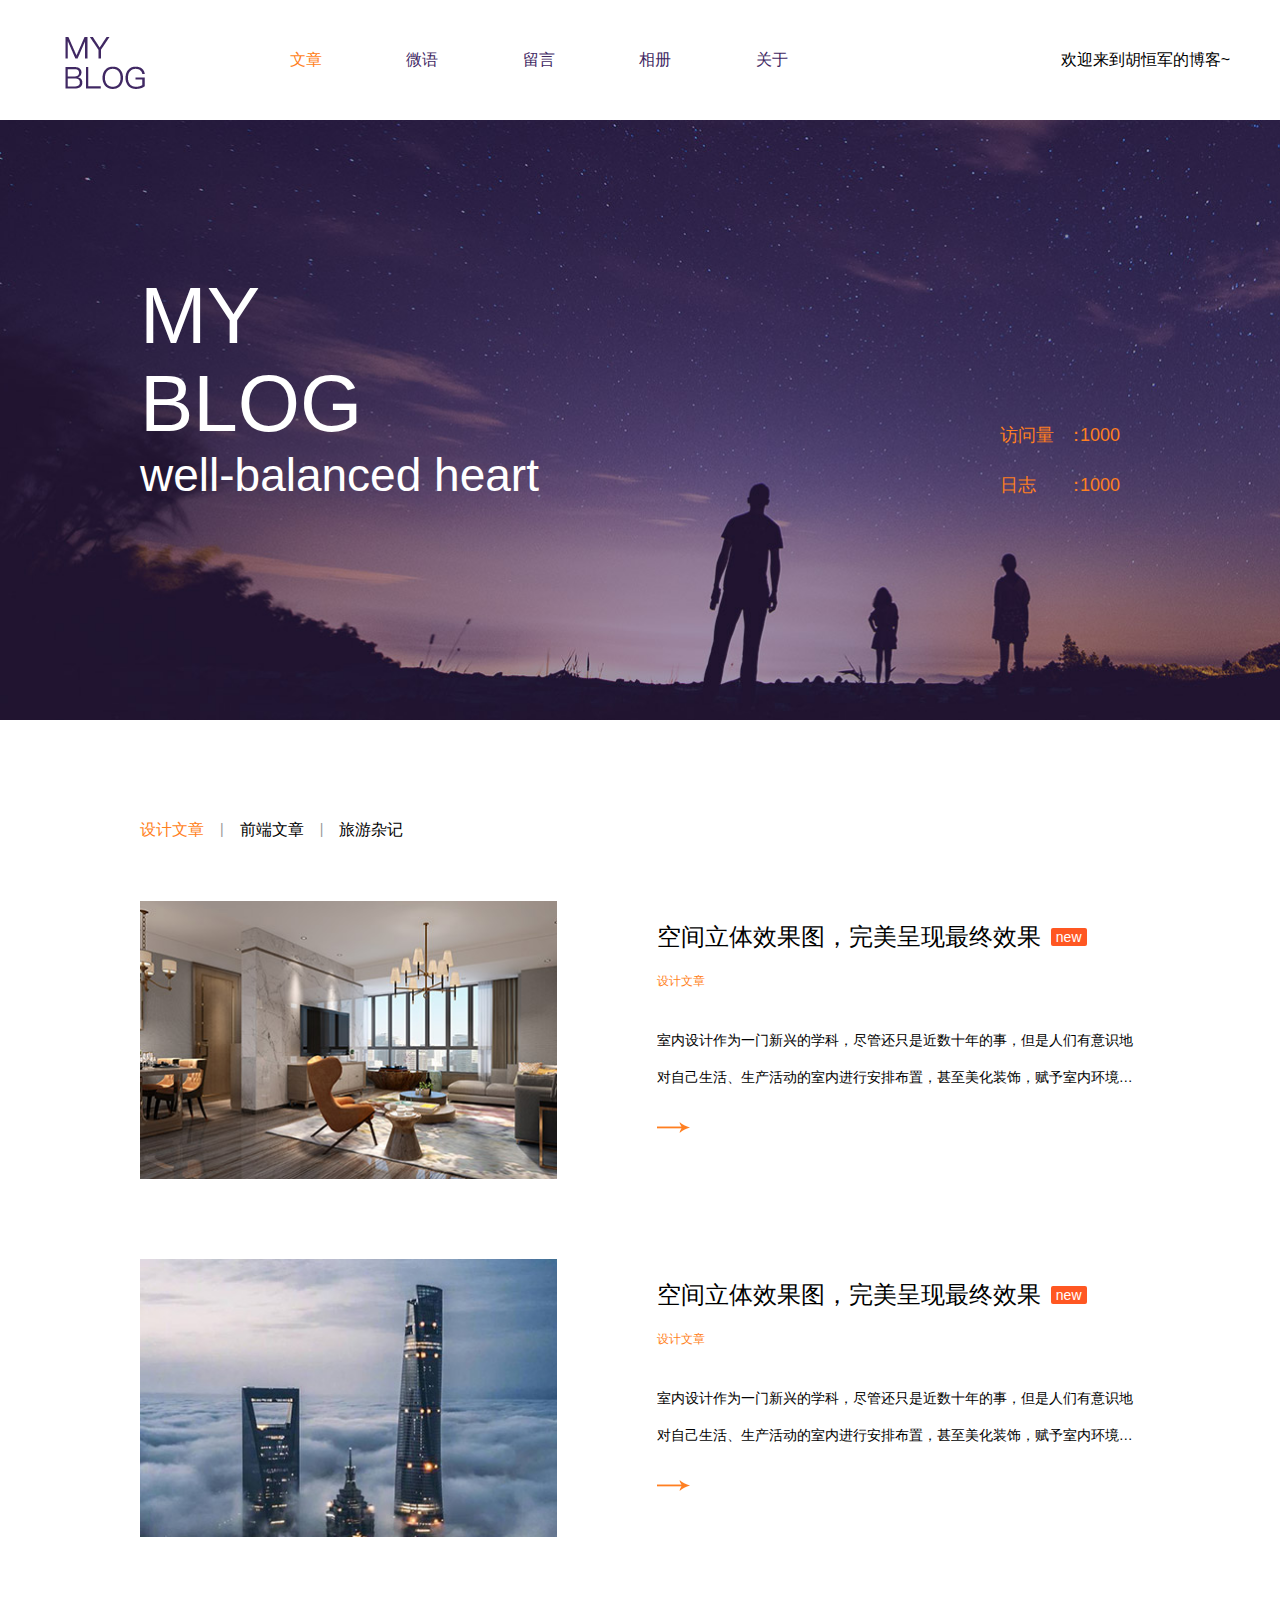
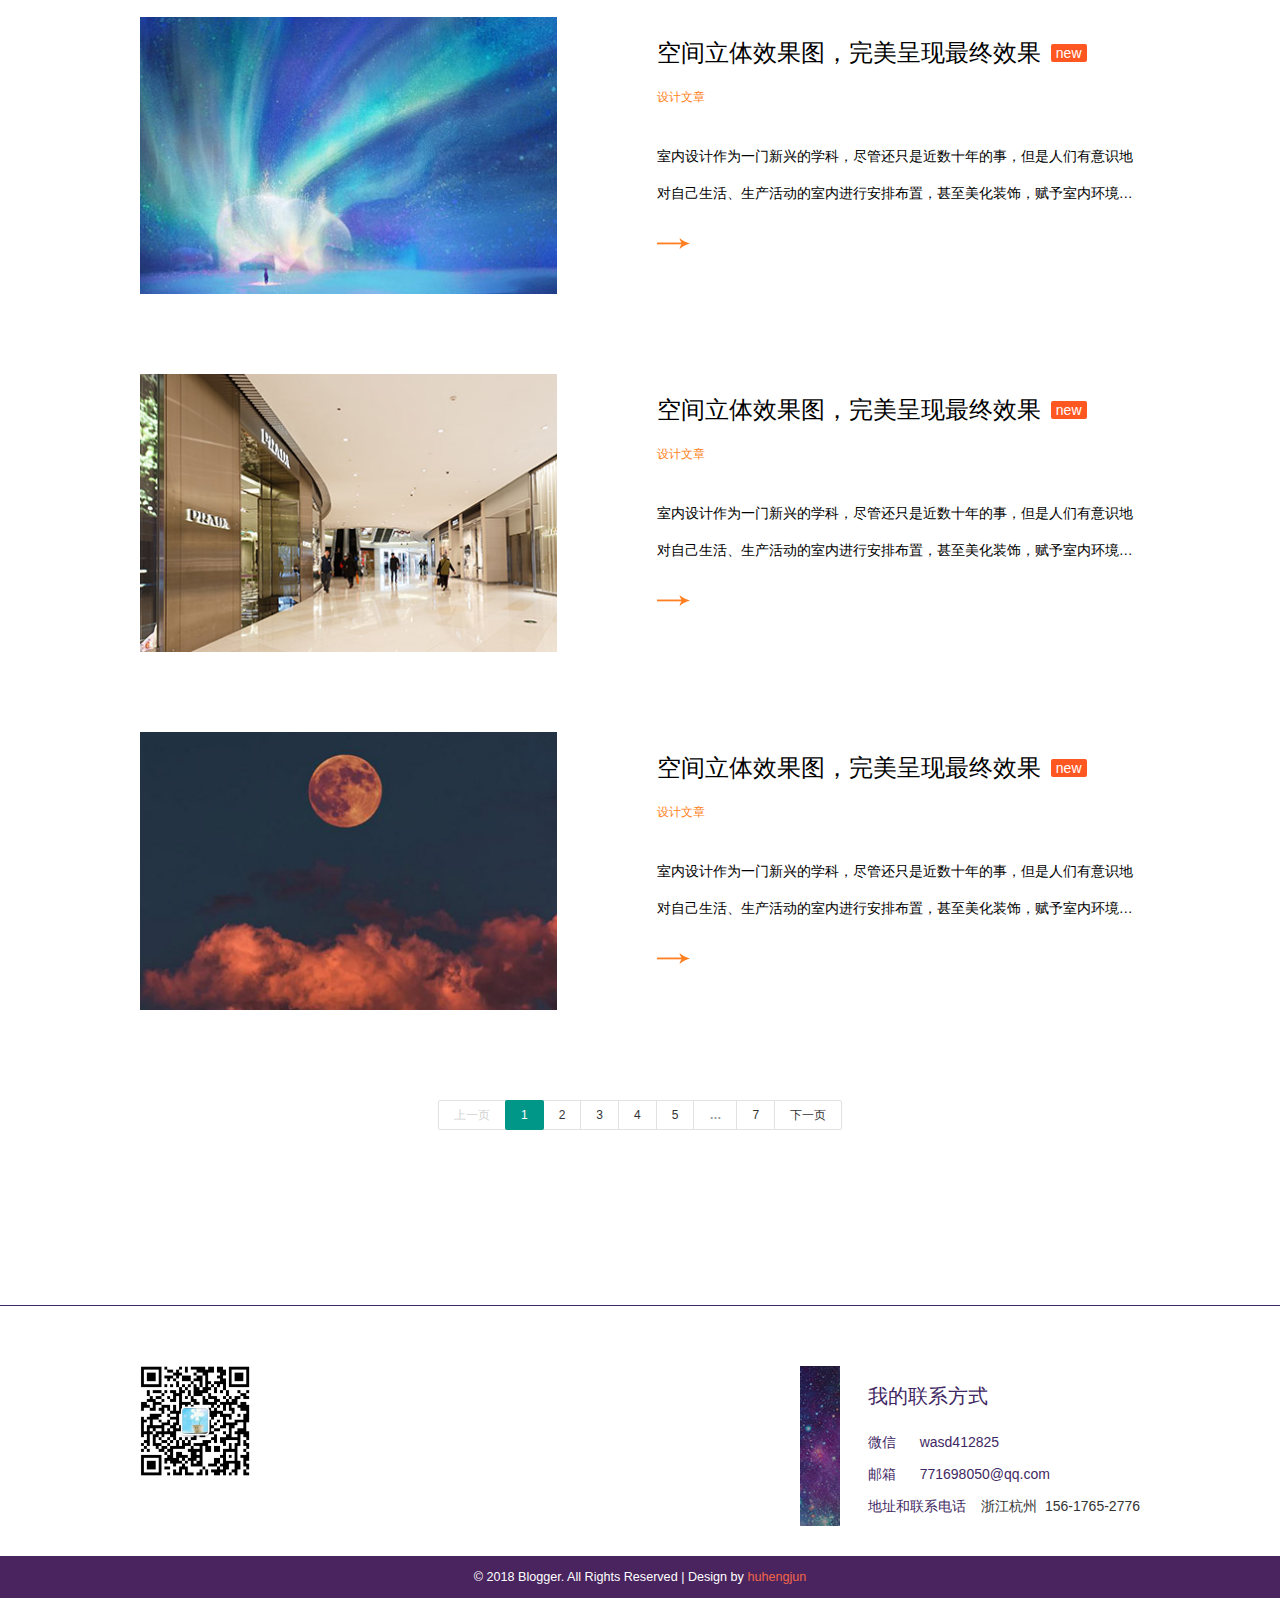
==== commit 46aaef72: "博客内容完善" ====
--- a/index.html
+++ b/index.html
@@ -3,9 +3,11 @@
 <head>
   <meta charset="UTF-8">
   <meta name="viewport" content="width=device-width, initial-scale=1.0, minimum-scale=1.0, maximum-scale=1.0, user-scalable=0">
-  <title>Document</title>
+  <title>Hu Hengjun's blog</title>
   <link rel="stylesheet" type="text/css" href="./res/layui/css/layui.css">
   <link rel="stylesheet" type="text/css" href="./res/css/main.css">
+  <link rel="stylesheet" type="text/css" href="./res/css/myStyle.css">
+  <link rel="shortcut icon" href="./favicon.ico">
 <!--加载meta IE兼容文件-->
 <!--[if lt IE 9]>
 <script src="https://oss.maxcdn.com/libs/html5shiv/3.7.0/html5shiv.js"></script>
@@ -20,25 +22,25 @@
     <h1 class="logo">
       <a href="index.html">
         <span>MYBLOG</span>
-        <img src="../res/img/logo.png">
+        <img src="./res/img/logo.png">
       </a>
     </h1>
     <div class="nav">
       <a href="index.html" class="active">文章</a>
-      <a href="whisper.html">微语</a>
-      <a href="leacots.html">留言</a>
-      <a href="album.html">相册</a>
-      <a href="about.html">关于</a>
+      <a href="./html/whisper.html">微语</a>
+      <a href="./html/leacots.html">留言</a>
+      <a href="./html/album.html">相册</a>
+      <a href="./html/about.html">关于</a>
     </div>
     <ul class="layui-nav header-down-nav">
       <li class="layui-nav-item"><a href="index.html" class="active">文章</a></li>
-      <li class="layui-nav-item"><a href="whisper.html">微语</a></li>
-      <li class="layui-nav-item"><a href="leacots.html">留言</a></li>
-      <li class="layui-nav-item"><a href="album.html">相册</a></li>
-      <li class="layui-nav-item"><a href="about.html">关于</a></li>
+      <li class="layui-nav-item"><a href="./html/whisper.html">微语</a></li>
+      <li class="layui-nav-item"><a href="./html/leacots.html">留言</a></li>
+      <li class="layui-nav-item"><a href="./html/album.html">相册</a></li>
+      <li class="layui-nav-item"><a href="./html/about.html">关于</a></li>
     </ul>
     <p class="welcome-text">
-      欢迎来到<span class="name">小明</span>的博客~
+      欢迎来到<span class="name">胡恒军</span>的博客~
     </p>
   </div>
 
@@ -54,7 +56,7 @@
       </div>
     </div>
   </div>
-  <div class="tlinks">Collect from <a href="http://www.cssmoban.com/" >网页模板</a></div>
+  <div class="tlinks">Collect from <a href="#" >网页模板</a></div>
   <div class="content">
     <div class="cont w1000">
       <div class="title">
@@ -69,14 +71,14 @@
           <div class="layui-fluid">
             <div class="layui-row">
               <div class="layui-col-xs12 layui-col-sm4 layui-col-md5">
-                <div class="img"><img src="../res/img/sy_img1.jpg" alt=""></div>
+                <div class="img"><img src="./res/img/sy_img1.jpg" alt=""></div>
               </div>
               <div class="layui-col-xs12 layui-col-sm8 layui-col-md7">
                 <div class="item-cont">
                   <h3>空间立体效果图，完美呈现最终效果<button class="layui-btn layui-btn-danger new-icon">new</button></h3>
                   <h5>设计文章</h5>
                   <p>室内设计作为一门新兴的学科，尽管还只是近数十年的事，但是人们有意识地对自己生活、生产活动的室内进行安排布置，甚至美化装饰，赋予室内环境以所祈使的气氛，却早巳从人类文明伊始的时期就已存在</p>
-                  <a href="details.html" class="go-icon"></a>
+                  <a href="./html/details.html" class="go-icon"></a>
                 </div>
             </div>
             </div>
@@ -86,14 +88,14 @@
           <div class="layui-fluid">
             <div class="layui-row">
               <div class="layui-col-xs12 layui-col-sm4 layui-col-md5">
-                <div class="img"><img src="../res/img/sy_img2.jpg" alt=""></div>
+                <div class="img"><img src="./res/img/sy_img2.jpg" alt=""></div>
               </div>
               <div class="layui-col-xs12 layui-col-sm8 layui-col-md7">
                 <div class="item-cont">
                   <h3>空间立体效果图，完美呈现最终效果<button class="layui-btn layui-btn-danger new-icon">new</button></h3>
                   <h5>设计文章</h5>
                   <p>室内设计作为一门新兴的学科，尽管还只是近数十年的事，但是人们有意识地对自己生活、生产活动的室内进行安排布置，甚至美化装饰，赋予室内环境以所祈使的气氛，却早巳从人类文明伊始的时期就已存在</p>
-                  <a href="details.html" class="go-icon"></a>
+                  <a href="./html/details.html" class="go-icon"></a>
                 </div>
             </div>
             </div>
@@ -103,14 +105,14 @@
           <div class="layui-fluid">
             <div class="layui-row">
               <div class="layui-col-xs12 layui-col-sm4 layui-col-md5">
-                <div class="img"><img src="../res/img/sy_img3.jpg" alt=""></div>
+                <div class="img"><img src="./res/img/sy_img3.jpg" alt=""></div>
               </div>
               <div class="layui-col-xs12 layui-col-sm8 layui-col-md7">
                 <div class="item-cont">
                   <h3>空间立体效果图，完美呈现最终效果<button class="layui-btn layui-btn-danger new-icon">new</button></h3>
                   <h5>设计文章</h5>
                   <p>室内设计作为一门新兴的学科，尽管还只是近数十年的事，但是人们有意识地对自己生活、生产活动的室内进行安排布置，甚至美化装饰，赋予室内环境以所祈使的气氛，却早巳从人类文明伊始的时期就已存在</p>
-                  <a href="details.html" class="go-icon"></a>
+                  <a href="./html/details.html" class="go-icon"></a>
                 </div>
             </div>
             </div>
@@ -120,14 +122,14 @@
           <div class="layui-fluid">
             <div class="layui-row">
               <div class="layui-col-xs12 layui-col-sm4 layui-col-md5">
-                <div class="img"><img src="../res/img/sy_img4.jpg" alt=""></div>
+                <div class="img"><img src="./res/img/sy_img4.jpg" alt=""></div>
               </div>
               <div class="layui-col-xs12 layui-col-sm8 layui-col-md7">
                 <div class="item-cont">
                   <h3>空间立体效果图，完美呈现最终效果<button class="layui-btn layui-btn-danger new-icon">new</button></h3>
                   <h5>设计文章</h5>
                   <p>室内设计作为一门新兴的学科，尽管还只是近数十年的事，但是人们有意识地对自己生活、生产活动的室内进行安排布置，甚至美化装饰，赋予室内环境以所祈使的气氛，却早巳从人类文明伊始的时期就已存在</p>
-                  <a href="details.html" class="go-icon"></a>
+                  <a href="./html/details.html" class="go-icon"></a>
                 </div>
             </div>
             </div>
@@ -137,14 +139,14 @@
           <div class="layui-fluid">
             <div class="layui-row">
               <div class="layui-col-xs12 layui-col-sm4 layui-col-md5">
-                <div class="img"><img src="../res/img/sy_img5.jpg" alt=""></div>
+                <div class="img"><img src="./res/img/sy_img5.jpg" alt=""></div>
               </div>
               <div class="layui-col-xs12 layui-col-sm8 layui-col-md7">
                 <div class="item-cont">
                   <h3>空间立体效果图，完美呈现最终效果<button class="layui-btn layui-btn-danger new-icon">new</button></h3>
                   <h5>设计文章</h5>
                   <p>室内设计作为一门新兴的学科，尽管还只是近数十年的事，但是人们有意识地对自己生活、生产活动的室内进行安排布置，甚至美化装饰，赋予室内环境以所祈使的气氛，却早巳从人类文明伊始的时期就已存在</p>
-                  <a href="details.html" class="go-icon"></a>
+                  <a href="./html/details.html" class="go-icon"></a>
                 </div>
             </div>
             </div>
@@ -158,23 +160,26 @@
   <div class="footer-wrap">
     <div class="footer w1000">
       <div class="qrcode">
-        <img src="../res/img/erweima.jpg">
+        <img src="./res/img/wechat.png" width="110" height="110">
       </div>
       <div class="practice-mode">
-        <img src="../res/img/down_img.jpg">
+        <img src="./res/img/down_img.jpg">
         <div class="text">
           <h4 class="title">我的联系方式</h4>
-          <p>微信<span class="WeChat">1234567890</span></p>
-          <p>邮箱<span class="email">1234567890@qq.com</span></p>
-          <p>More Templates <a href="http://www.cssmoban.com/" target="_blank" title="模板之家">模板之家</a> - Collect from <a href="http://www.cssmoban.com/" title="网页模板" target="_blank">网页模板</a></p>
+          <p>微信<span class="WeChat">wasd412825</span></p>
+          <p>邮箱<span class="email">771698050@qq.com</span></p>
+          <p>地址和联系电话&nbsp;&nbsp;&nbsp;&nbsp;<a href="#" target="_blank" title="介绍1">浙江杭州</a>&nbsp;&nbsp;<a href="#" title="介绍2" target="_blank">156-1765-2776</a></p>
         </div>
       </div>
     </div>
   </div>
-  <script type="text/javascript" src="../res/layui/layui.js"></script>
+  <div class="copy">
+      <p>&copy; 2018 Blogger. All Rights Reserved | Design by <a href="#">huhengjun</a> </p>
+  </div>
+  <script type="text/javascript" src="./res/layui/layui.js"></script>
   <script type="text/javascript">
     layui.config({
-      base: '../res/js/util/'
+      base: './res/js/util/'
     }).use(['element','laypage','jquery','menu'],function(){
       element = layui.element,laypage = layui.laypage,$ = layui.$,menu = layui.menu;
       laypage.render({
--- a/res/css/myStyle.css
+++ b/res/css/myStyle.css
@@ -0,0 +1,20 @@
+.copy {
+	text-align: center;
+	background:#4A245E;
+	padding: 1em;
+}
+.copy p {
+	color: #fff;
+	font-size: 0.9em;
+}
+.copy p a {
+	color: #F26649;
+}
+.copy p a:hover{
+    text-decoration: underline;
+}
+.nav a:hover {
+	color: #ff7f21;
+	font-size: 16px;
+	font-weight: bold;
+}